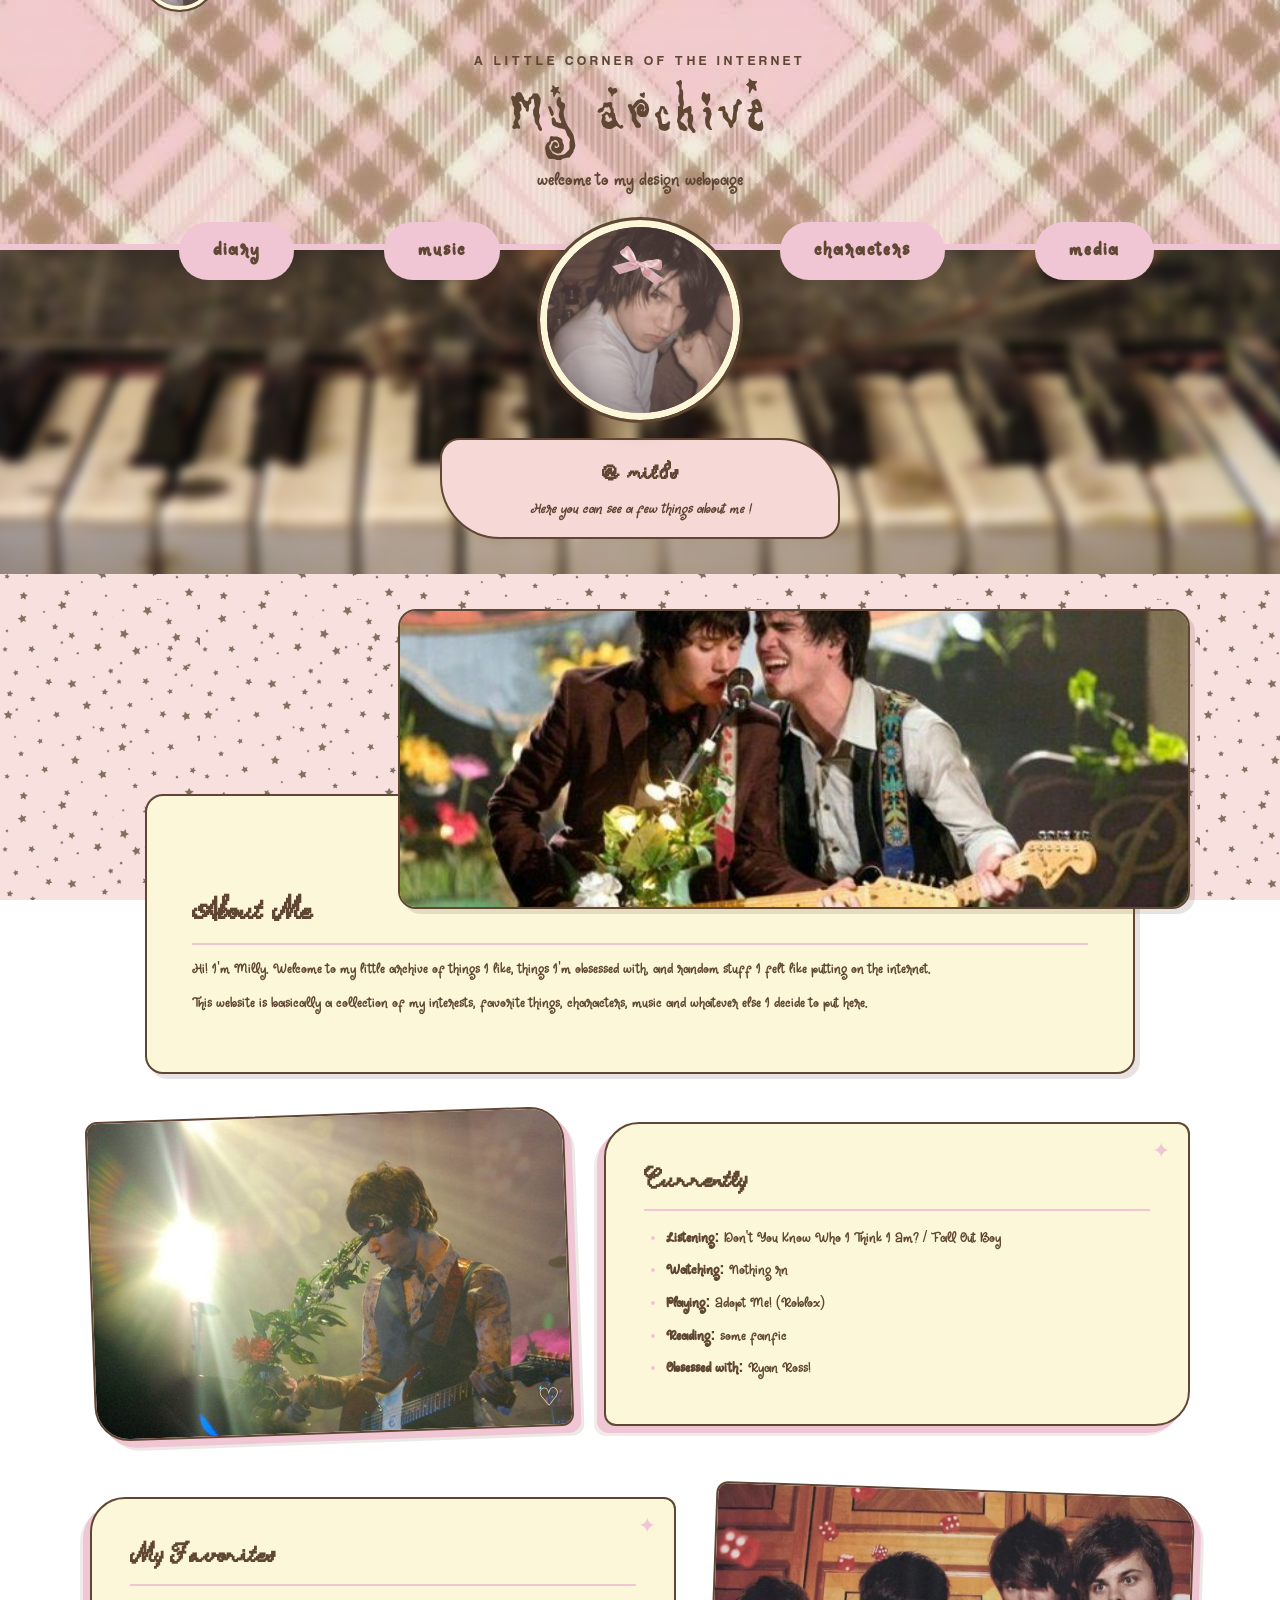
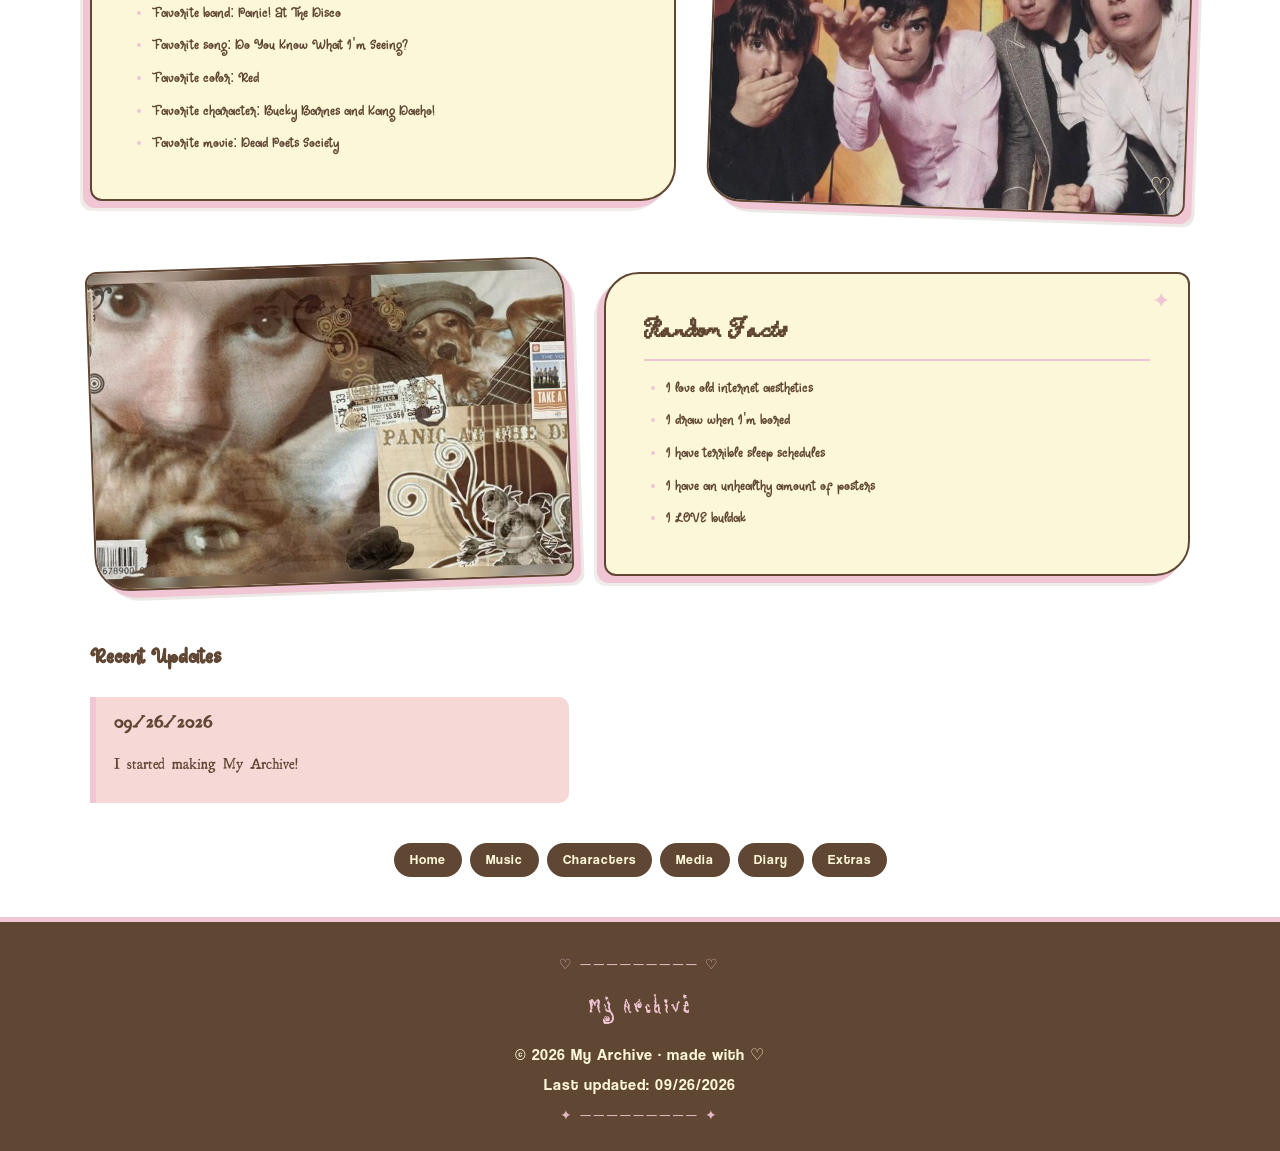
==== index.html @ 439c7ed2 "Initial commit" ====
<!DOCTYPE html>
<html lang="en">
<head>
    <meta charset="UTF-8">
    <meta name="viewport" content="width=device-width, initial-scale=1.0">
    <link rel="stylesheet" href="css/estilos.css">
    <title>My Archive</title>
</head>


<body>

    <nav class="scroll-nav" id="scrollNav">

        <div class="scroll-profile">
            <div class="scroll-avatar"></div>
            <span>mil8s</span>
        </div>

        <div class="scroll-links">
            <a href="index.html">menu</a>
            <a href="music.html">playlist</a>
            <a href="diary.html">diary</a>
            <a href="characters.html">characters</a>
        </div>

    </nav>

    <!-- HEADER -->
    <header class="profile-header">

        <div class="banner">
            <p class="eyebrow">a little corner of the internet</p>
            <h1>My archive</h1>
            <p>welcome to my design webpage</p>
        </div>

        <div class="profile-area">

            <nav class="side-nav left-nav">
                <a href="diary.html">diary</a>
                <a href="music.html">music</a>
            </nav>

            <div class="profile-center">

                <div class="profile-picture">
                    <img src="img/ryro.jpg" alt="My profile picture">
                </div>

                <div class="profile-bio">
                    <h2> @ mil8s </h2>
                    <p>
                       Here you can see a few things about me !
                    </p>
                </div>

            </div>

            <nav class="side-nav right-nav">
                <a href="characters.html"> characters</a>
                <a href="media.html"> media </a>
            </nav>

        </div>

    </header>


  <!-- MAIN CONTENT -->
<main>

    <!-- ABOUT ME -->
 <section class="about-banner">

    <div class="about-image">
        <img src="img/ryden.jpeg" alt="Ryden">
    </div>

    <div class="about-text">
        <h2>About Me</h2>

        <p>
            Hi! I'm Milly.
            Welcome to my little archive of things I like,
            things I'm obsessed with, and random stuff I felt
            like putting on the internet.
        </p>

        <p>
            This website is basically a collection of my
            interests, favorite things, characters, music
            and whatever else I decide to put here.
        </p>
    </div>

</section>


    <!-- CURRENTLY -->
    <div class="content-row">

        <div class="content-image">
            <img src="img/ryro2.jpg" alt="Currently">
        </div>

        <section class="content-card">
            <h2>Currently</h2>

            <ul>
                <li><strong>Listening:</strong> Don't You Know Who I Think I Am? / Fall Out Boy</li>
                <li><strong>Watching:</strong> Nothing rn</li>
                <li><strong>Playing:</strong> Adopt Me! (Roblox)</li>
                <li><strong>Reading:</strong> some fanfic</li>
                <li><strong>Obsessed with:</strong> Ryan Ross!</li>
            </ul>
        </section>

    </div>


    <!-- FAVORITES -->
    <div class="content-row reverse">

        <section class="content-card">
            <h2>My Favorites</h2>

            <ul>
                <li>Favorite band: Panic! At The Disco</li>
                <li>Favorite song: Do You Know What I'm Seeing?</li>
                <li>Favorite color: Red</li>
                <li>Favorite character: Bucky Barnes and Kang Daeho!</li>
                <li>Favorite movie: Dead Poets Society</li>
            </ul>
        </section>

        <div class="content-image">
            <img src="img/panic1.jpg" alt="Favorites">
        </div>

    </div>


    <!-- RANDOM FACTS -->
    <div class="content-row">

        <div class="content-image">
            <img src="img/ryrobg.jpg" alt="Random facts">
        </div>

        <section class="content-card">
            <h2>Random Facts</h2>

            <ul>
                <li> I love old internet aesthetics </li>
                <li> I draw when I'm bored </li>
                <li> I have terrible sleep schedules </li>
                <li> I have an unhealthy amount of posters </li>
                <li> I LOVE buldak</li>
            </ul>
        </section>

            <!-- RECENT UPDATES -->
            <section class="card-updates">
                <h2>Recent Updates</h2>

                <article>
                    <h3>09/26/2026</h3>
                    <p>
                        I started making My Archive!
                    </p>
                </article>
            </section>

        </div>


        
    </main>

    <!-- MAIN NAV STRIP -->
    <nav class="main-nav">
        <a href="index.html">Home</a>
        <a href="music.html">Music</a>
        <a href="characters.html">Characters</a>
        <a href="media.html">Media</a>
        <a href="diary.html">Diary</a>
        <a href="extras.html">Extras</a>
    </nav>

<!-- FOOTER -->
<footer>
    <div class="footer-decoration">♡ ───────── ♡</div>
    <p class="footer-title">My Archive</p>
    <p>© 2026 My Archive · made with ♡</p>
    <p>Last updated: 09/26/2026</p>
    <div class="footer-decoration">✦ ───────── ✦</div>
</footer>

<script>
    const scrollNav = document.getElementById("scrollNav");

    window.addEventListener("scroll", () => {

        if (window.scrollY > 250) {
            scrollNav.classList.add("show");
        } else {
            scrollNav.classList.remove("show");
        }

    });
</script>

</body>
</html>

</body>
</html>
---- css/estilos.css ----
/* ---------- FONTS ---------- */

@font-face {
    font-family: "Pretty On The Inside";
    src: url("../fonts/poti.ttf");
}

@font-face {
    font-family: "Hillos";
    src: url("../fonts/Hillos.otf");
}

@font-face {
    font-family: "Cavalhatriz";
    src: url("../fonts/Cavalhatriz.ttf");
}

@font-face {
    font-family: "Coolvetica";
    src: url("../fonts/Coolvetica.otf");
}

@font-face {
    font-family: "Essays 1743";
    src: url("../fonts/Essays1743.ttf");
}


/* ---------- GENERAL ---------- */

* {
    box-sizing: border-box;
}

body {
    margin: 0;
    padding: 0;

    background-color: #ffffff;
    color: #604734;

    font-family: "Hillos", Arial, Helvetica, sans-serif;
    line-height: 1.6;

    position: relative;
}

body::before {
    content: "";
    position: fixed;
    inset: 0;

    background-image: url(../img/bgpink.png);
    background-size: 200px auto;
    background-repeat: repeat;

    opacity: 78%;

    z-index: -1;
}

a {
    color: inherit;
}

img {
    display: block;
    max-width: 100%;
}


/* ---------- HEADER ---------- */

.profile-header {
    width: 100%;
    position: relative;

    padding-bottom: 35px;

    overflow: hidden;
}

/* ---------- FONDO DEL HEADER ---------- */

.profile-header::before {
    content: "";
    position: absolute;
    inset: 0;
    background-image: url(../img/piano.jpg);
    background-size: cover;
    background-position: center;
    background-repeat: no-repeat;
    filter: blur(5px);
    transform: scale(1.05);
    z-index: 0;
}

/* ---------- CONTENIDO ---------- */

.profile-header > * {
    position: relative;
    z-index: 1;
}


.banner {
    height: 250px;
    background-image: url(../img/banner.jpeg);
    display: flex;
    flex-direction: column;
    justify-content: center;
    align-items: center;
    text-align: center;
    border-bottom: 6px solid #F0C5D4;
}


/* texto pequeño de arriba */
.banner p.eyebrow {
    margin: 0px 0px 8px 0px;
    color: #604734;
    font-family: "Coolvetica", sans-serif;
    font-size: 0.85rem;
    letter-spacing: 4px;
    text-transform: uppercase;
}


/* MY ARCHIVE */
.banner h1 {
    margin: 0px 0px 9px 0px;
    color: #604734;
    font-family: "Pretty On The Inside";
    font-size: 87px;
    font-weight: normal;
    line-height: 1;
    letter-spacing: 5px;
}

.banner p {
    margin: 2px 0 0;
    color: #604734;
    font-family: "Hillos", sans-serif;
    font-size: 20px;
    line-height: 0.9;
}


/* ---------- PROFILE AREA ---------- */

.profile-area {
    width: 90%;
    max-width: 1100px;
    margin: -30px auto 0;
    display: flex;
    align-items: flex-start;
    justify-content: center;
    gap: 25px;
}


/* ---------- CENTER ---------- */

.profile-center {
    width: 230px;
    display: flex;
    flex-direction: column;
    align-items: center;
    flex-shrink: 0;
    
}


/* ---------- PROFILE PICTURE ---------- */

.profile-picture {
    width: 200px;
    height: 200px;
    border-radius: 50%;
    background-image: url("../img/ryro.jpg");
    background-size: cover;
    background-position: center;
    border: 7px solid #FCF7D9;
    outline: 3px solid #604734;
    overflow: hidden;
    position: relative;
    z-index: 2;
    box-shadow: 0 8px 20px rgba(96, 71, 52, 0.25);
}

.profile-picture img {
    width: 100%;
    height: 100%;

    object-fit: cover;

    display: block;
}


/* ---------- BIO ---------- */

.profile-bio {
    width: 400px;
    margin-top: 18px;
    padding: 14px;
    background-color: #F6D8D6;
    border: 2px solid #604734;
    border-radius: 20px 60px;
    text-align: center;
}

.profile-bio h2 {
    margin: 0 0 5px;
    color: #604734;
    font-family: "Cavalhatriz", serif;
    font-size: 1.5rem;
}

.profile-bio p {
    margin: 0;
    font-family: "Hillos", sans-serif;
    font-size: 1rem;
    font-style: italic;
}


/* ---------- SIDE NAV ---------- */

.side-nav {
    
    flex: 1;
    display: flex;
    align-items: center;
    gap: 90px;
    padding-top: 2px;
}

.left-nav {
    justify-content: flex-end;
}

.right-nav {
    justify-content: flex-start;
}

.side-nav a {
    padding: 12px 34px;
    color: #604734;
    background-color: #F0C5D4;
    font-family: "Hillos", sans-serif;
    font-size: 21px;
    font-weight: 700;
    letter-spacing: 2px;
    text-decoration: none;

    border-radius: 30px;

    display: inline-block;
    transition: 0.3s ease;
}

.side-nav a:hover {
    color: #FCF7D9;
    background-color: #604734;
    box-shadow: 5px 5px 0 #503b2a;

    transform: translate(-2px, -2px);
}


/* ---------- MAIN NAV STRIP ---------- */

.main-nav {
    width: 90%;
    max-width: 1000px;
    margin: -20px auto 40px;

    display: flex;
    justify-content: center;
    flex-wrap: wrap;
    gap: 8px;
}

.main-nav a {
    padding: 6px 16px;

    background-color: #604734;
    color: #FCF7D9;

    font-family: "Coolvetica", sans-serif;
    font-size: 0.85rem;
    letter-spacing: 1px;

    text-decoration: none;
    border-radius: 999px;

    transition: 0.2s ease;
}

.main-nav a:hover {
    background-color: #F0C5D4;
    color: #604734;
}


/* ---------- MAIN ---------- */

main {
    width: 92%;
    max-width: 1100px;
    margin: 0 auto 60px;
}


/* ---------- ABOUT ME ---------- */

.about-banner {
    position: relative;
    width: 100%;
    min-height: 500px;
    margin-bottom: 40px;
}


/* ---------- IMAGE CARD ---------- */

.about-image {
    position: absolute;
    top: 35px;       /* baja la imagen */
    right: 0;       /* la pega al lado derecho */
    width: 72%;
    height: 300px;
    background-color: #F6D8D6;
    border: 2px solid #604734;
    border-radius: 18px;
    overflow: hidden;
    box-shadow: 5px 5px 0 rgba(96, 71, 52, 0.15);
    z-index: 2;
}
.about-image img {
    width: 100%;
    height: 100%;
    object-fit: cover;
    display: block;
}


/* ---------- TEXT CARD ---------- */

.about-text {
    position: absolute;
    left: 5%;
    right: 5%;
    top: 220px;
    min-height: 280px;
    padding: 90px 45px 35px;
    background-color: #FCF7D9;
    border: 2px solid #604734;
    border-radius: 18px;
    box-shadow: 5px 5px 0 rgba(96, 71, 52, 0.15);
    z-index: 1;
}


/* ---------- TITLE ---------- */

.about-text h2 {
    margin: 0 0 12px;
    color: #604734;
    font-family: "Cavalhatriz", serif;
    font-size: 2rem;
    border-bottom: 2px solid #F0C5D4;
    padding-bottom: 6px;
}


/* ---------- TEXT ---------- */

.about-text p {
    margin: 8px 0;
}

.about-text h2 {
    margin-top: 0;
    color: #604734;
    font-family: "Cavalhatriz", serif;
    font-size: 2rem;
    border-bottom: 2px solid #F0C5D4;
    padding-bottom: 6px;
}

/* ---------- CONTENT ROWS ---------- */

.content-row {
    display: grid;
    grid-template-columns: 0.9fr 1.1fr;
    gap: 35px;

    margin-bottom: 55px;

    align-items: center;
}


/* ---------- IMAGE CARDS ---------- */

.content-image {
    position: relative;

    height: 320px;

    background-color: #F6D8D6;

    border: 2px solid #604734;
    border-radius: 12px 35px 12px 35px;

    overflow: hidden;

    box-shadow:
        7px 7px 0 #F0C5D4,
        10px 10px 0 rgba(96, 71, 52, 0.12);

    transform: rotate(-2deg);

    transition:
        transform 0.3s ease,
        box-shadow 0.3s ease;
}


.content-image img {
    width: 100%;
    height: 100%;

    object-fit: cover;

    display: block;

    transition: transform 0.4s ease;
}


/* efecto al pasar el mouse */

.content-image:hover {
    transform: rotate(0deg) translateY(-4px);

    box-shadow:
        9px 9px 0 #F0C5D4,
        12px 12px 0 rgba(96, 71, 52, 0.15);
}

.content-image:hover img {
    transform: scale(1.04);
}


/* ---------- SMALL IMAGE DECORATION ---------- */

.content-image::after {
    content: "♡";

    position: absolute;

    right: 12px;
    bottom: 8px;

    color: #FCF7D9;

    font-family: Arial, sans-serif;
    font-size: 25px;

    text-shadow: 1px 1px 0 #604734;
}


/* ---------- TEXT CARDS ---------- */

.content-card {
    position: relative;

    background-color: #FCF7D9;

    border: 2px solid #604734;

    border-radius: 35px 12px 35px 12px;

    padding: 35px 38px;

    box-shadow:
        -7px 7px 0 #F0C5D4,
        -10px 10px 0 rgba(96, 71, 52, 0.10);

    display: flex;
    flex-direction: column;
    justify-content: center;

    min-height: 260px;
}


/* pequeño detalle arriba */

.content-card::before {
    content: "✦";

    position: absolute;

    top: 12px;
    right: 18px;

    color: #F0C5D4;

    font-size: 22px;
}


/* ---------- TITLES ---------- */

.content-card h2 {
    margin: 0 0 15px;

    color: #604734;

    font-family: "Cavalhatriz", serif;

    font-size: 1.9rem;

    border-bottom: 2px solid #F0C5D4;

    padding-bottom: 8px;
}


/* ---------- REVERSE ROWS ---------- */

.content-row.reverse {
    grid-template-columns: 1.1fr 0.9fr;
}


/* imagen del lado derecho */

.content-row.reverse .content-image {
    transform: rotate(2deg);
}

.content-row.reverse .content-image:hover {
    transform: rotate(0deg) translateY(-4px);
}


/* ---------- LISTS ---------- */

.content-card ul {
    padding-left: 22px;
    margin: 0;
}

.content-card li {
    margin-bottom: 7px;
}

.content-card li::marker {
    color: #F0C5D4;
}

.content-card h2 {
    margin-top: 0;
    color: #604734;
    font-family: "Cavalhatriz", serif;
    font-size: 1.7rem;

    border-bottom: 2px solid #F0C5D4;

    padding-bottom: 6px;
}


/* ---------- LISTS ---------- */

ul {
    padding-left: 22px;
    margin: 0;
}
li {
    margin-bottom: 4px;
}
li::marker {
    color: #F0C5D4;
}


/* ---------- RECENT UPDATES ---------- */

article {
    background-color: #F6D8D6;
    border-left: 6px solid #F0C5D4;
    border-radius: 0 10px 10px 0;
    padding: 12px 18px;
}
article h3 {
    margin-top: 0;
    margin-bottom: 6px;

    color: #604734;

    font-family: "Essays 1743", serif;
    font-size: 1.05rem;
}

article p {
    font-family: "Essays 1743", serif;
    font-size: 0.95rem;
}


/* ---------- FOOTER ---------- */

footer {
    background-color: #604734;
    color: #FCF7D9;

    text-align: center;

    padding: 30px 20px 25px;

    border-top: 5px solid #F0C5D4;

    font-family: "Coolvetica", sans-serif;
    letter-spacing: 1px;

    position: relative;
}


/* TÍTULO */

.footer-title {
    margin: 8px 0;

    font-family: "Pretty On The Inside", sans-serif;
    font-size: 2rem;

    color: #F0C5D4;
    letter-spacing: 3px;
}

/* TEXTO */
footer p {
    margin: 5px 0;
}

/* DECORACIONES */
.footer-decoration {
    color: #F0C5D4;

    font-size: 0.9rem;
    letter-spacing: 3px;

    opacity: 0.9;
}

/* ---------- SCROLL NAVBAR ---------- */

.scroll-nav {
    position: fixed;
    top: 12px;
    left: 50%;
    transform: translate(-50%, -150%);
    width: 92%;
    max-width: 1050px;
    height: 62px;
    background-color: #F0C5D4;
    border: 2px solid #604734;
    border-radius: 22px;
    display: flex;
    align-items: center;
    justify-content: space-between;
    padding: 0 25px;
    z-index: 1000;
    /* sombra rosita */
    box-shadow:
        0 5px 0 #FCF7D9,
        0 8px 18px rgba(240, 197, 212, 0.45);

    transition: transform 0.4s ease;
}


/* Cuando aparece */

.scroll-nav.show {
    transform: translate(-50%, 0);
}


/* ---------- PERFIL ---------- */

.scroll-profile {
    display: flex;
    align-items: center;
    gap: 11px;
    color: #604734;
    font-family: "Cavalhatriz", sans-serif;
    font-size: 40px;
    letter-spacing: 1px;
}


/* ---------- FOTO DE PERFIL ---------- */

.scroll-avatar {
    width: 75px;
    height: 75px;
    border-radius: 50%;
    background-image: url(../img/ryro.jpg);
    background-size: cover;
    background-position: center;
    border: 4px solid #FCF7D9;
    outline: 2px solid #604734;
    position: relative;
    top: 22px;
    flex-shrink: 0;
    box-shadow:
        0 4px 8px rgba(96, 71, 52, 0.2),
        0 4px 12px rgba(240, 197, 212, 0.5);
}


/* ---------- LINKS ---------- */

.scroll-links {
    display: flex;
    align-items: center;
    gap: 25px;
}


.scroll-links a {
    position: relative;
    color: #604734;
    font-family: "Hillos", sans-serif;
    font-size: 0.95rem;
    text-decoration: none;
    letter-spacing: 1px;
    padding: 6px 3px;
    transition: 0.2s ease;
}


/* línea rosita debajo */

.scroll-links a::after {
    content: "";
    position: absolute;
    left: 0;
    bottom: 0;
    width: 0;
    height: 3px;
    background-color: #FCF7D9;
    border-radius: 999px;
    transition: width 0.25s ease;
}


.scroll-links a:hover {
    color: #604734;
}


.scroll-links a:hover::after {
    width: 100%;
}

/* =========================================================
   RESPONSIVE
   ========================================================= */


/* ---------- TABLET ---------- */

@media (max-width: 1000px) {

    /* HEADER */

    .banner {
        height: 220px;
        padding: 20px;
    }

    .banner h1 {
        font-size: 68px;
        letter-spacing: 3px;
    }

    .banner p {
        font-size: 18px;
    }


    /* PROFILE */

    .profile-area {
        width: 94%;
        gap: 15px;
    }

    .side-nav {
        gap: 20px;
    }

    .side-nav a {
        padding: 10px 22px;
        font-size: 18px;
    }


    /* ABOUT */

    .about-banner {
        min-height: 520px;
    }

    .about-image {
        width: 75%;
    }

    .about-text {
        left: 3%;
        right: 3%;
        padding: 85px 35px 30px;
    }


    /* CONTENT */

    .content-row {
        gap: 25px;
    }

    .content-image {
        height: 280px;
    }

    .content-card {
        padding: 30px;
    }


    /* SCROLL NAV */

    .scroll-nav {
        width: 94%;
        padding: 0 18px;
    }

    .scroll-profile {
        font-size: 32px;
    }

    .scroll-avatar {
        width: 65px;
        height: 65px;
    }

    .scroll-links {
        gap: 15px;
    }

}


/* =========================================================
   MOBILE
   ========================================================= */

@media (max-width: 700px) {


    /* ---------- HEADER ---------- */

    .profile-header {
        padding-bottom: 25px;
    }

    .banner {
        height: 200px;
        padding: 15px;
    }

    .banner p.eyebrow {
        font-size: 0.7rem;
        letter-spacing: 2px;
        margin-bottom: 5px;
    }

    .banner h1 {
        font-size: clamp(48px, 14vw, 65px);
        letter-spacing: 2px;
        line-height: 0.95;
    }

    .banner p {
        font-size: 16px;
        line-height: 1;
    }


    /* ---------- PROFILE AREA ---------- */

    .profile-area {
        width: 92%;
        margin: -20px auto 0;

        display: flex;
        flex-direction: column;
        align-items: center;

        gap: 15px;
    }


    /* ---------- CENTER ---------- */

    .profile-center {
        width: 100%;
        order: 1;
    }


    /* ---------- PROFILE PICTURE ---------- */

    .profile-picture {
        width: 155px;
        height: 155px;

        border-width: 6px;
    }


    /* ---------- BIO ---------- */

    .profile-bio {
        width: 100%;
        max-width: 400px;

        margin-top: 15px;

        padding: 13px 15px;

        border-radius: 18px 45px;
    }

    .profile-bio h2 {
        font-size: 1.35rem;
    }

    .profile-bio p {
        font-size: 0.95rem;
    }


    /* ---------- SIDE NAV ---------- */

    .side-nav {
        width: 100%;

        display: flex;
        justify-content: center;

        gap: 10px;

        padding: 0;

        order: 2;
    }

    .left-nav,
    .right-nav {
        justify-content: center;
    }

    .side-nav a {
        padding: 9px 18px;

        font-size: 16px;
        letter-spacing: 1px;

        white-space: nowrap;
    }


    /* ---------- MAIN NAV ---------- */

    .main-nav {
        width: 92%;

        margin: 10px auto 30px;

        gap: 6px;
    }

    .main-nav a {
        padding: 6px 12px;

        font-size: 0.78rem;
    }


    /* ---------- MAIN ---------- */

    main {
        width: 92%;
        margin-bottom: 45px;
    }


    /* =====================================================
       ABOUT
       ===================================================== */

    .about-banner {
        width: 100%;

        min-height: auto;

        margin-bottom: 35px;

        display: flex;
        flex-direction: column;
    }


    /* ---------- ABOUT IMAGE ---------- */

    .about-image {
        position: relative;

        top: auto;
        right: auto;

        width: 92%;
        height: 230px;

        margin: 0 0 0 auto;

        z-index: 2;
    }


    /* ---------- ABOUT TEXT ---------- */

    .about-text {
        position: relative;

        left: auto;
        right: auto;
        top: auto;

        width: 96%;

        min-height: auto;

        margin: -30px auto 0;

        padding: 55px 22px 25px;

        z-index: 1;
    }

    .about-text h2 {
        font-size: 1.7rem;
    }

    .about-text p {
        font-size: 0.95rem;
    }


    /* =====================================================
       CONTENT ROWS
       ===================================================== */

    .content-row,
    .content-row.reverse {
        display: flex;

        flex-direction: column;

        gap: 25px;

        margin-bottom: 45px;

        align-items: stretch;
    }


    /* ---------- IMAGES ---------- */

    .content-image,
    .content-row.reverse .content-image {
        width: 94%;
        height: 250px;

        margin: 0 auto;

        transform: rotate(-1.5deg);
    }

    .content-row.reverse .content-image {
        transform: rotate(1.5deg);
    }

    .content-image:hover,
    .content-row.reverse .content-image:hover {
        transform: rotate(0deg) translateY(-3px);
    }


    /* ---------- TEXT CARDS ---------- */

    .content-card {
        width: 100%;

        min-height: auto;

        padding: 27px 23px;

        border-radius: 28px 10px 28px 10px;

        box-shadow:
            -5px 5px 0 #F0C5D4,
            -8px 8px 0 rgba(96, 71, 52, 0.10);
    }


    /* ---------- TITLES ---------- */

    .content-card h2 {
        font-size: 1.55rem;

        margin-bottom: 12px;

        padding-bottom: 6px;
    }


    /* ---------- LISTS ---------- */

    .content-card ul {
        padding-left: 20px;
    }

    .content-card li {
        margin-bottom: 5px;
    }


    /* ---------- RECENT UPDATES ---------- */

    article {
        padding: 11px 15px;
    }

    article h3 {
        font-size: 1rem;
    }

    article p {
        font-size: 0.9rem;
    }


    /* =====================================================
       FOOTER
       ===================================================== */

    footer {
        padding: 25px 15px 20px;
    }

    .footer-title {
        font-size: 1.7rem;
        letter-spacing: 2px;
    }


 /* =========================================================
   SCROLL NAVBAR — RESPONSIVE
   ========================================================= */

@media (max-width: 1000px) {

    .scroll-nav {
        width: 94%;
        height: 58px;
        padding: 0 18px;
        border-radius: 20px;
    }

    .scroll-profile {
        font-size: 30px;
        gap: 8px;
    }

    .scroll-avatar {
        width: 60px;
        height: 60px;
        top: 18px;
    }

    .scroll-links {
        gap: 15px;
    }

    .scroll-links a {
        font-size: 0.85rem;
        letter-spacing: 0.5px;
    }
}


/* ---------- MOBILE ---------- */

@media (max-width: 700px) {

    .scroll-nav {
        width: calc(100% - 20px);
        height: 54px;

        padding: 0 12px;

        border-radius: 18px;
    }

    .scroll-profile {
        font-size: 22px;
        gap: 7px;
    }

    .scroll-avatar {
        width: 47px;
        height: 47px;

        top: 15px;

        border-width: 3px;
    }

    .scroll-links {
        gap: 10px;
    }

    .scroll-links a {
        font-size: 0.72rem;
        letter-spacing: 0;
        padding: 5px 2px;
    }
}


/* ---------- CELULARES PEQUEÑOS ---------- */

@media (max-width: 430px) {

    .scroll-nav {
        width: calc(100% - 14px);
        height: 50px;

        padding: 0 9px;

        border-radius: 16px;
    }

    .scroll-profile {
        font-size: 19px;
        gap: 5px;
    }

    .scroll-avatar {
        width: 42px;
        height: 42px;

        top: 13px;

        border-width: 2px;
    }

    .scroll-links {
        gap: 7px;
    }

    .scroll-links a {
        font-size: 0.66rem;
        padding: 4px 1px;
    }
}

    /* PROFILE */

    .profile-picture {
        width: 135px;
        height: 135px;
    }

    .profile-bio {
        padding: 12px;
    }

    .profile-bio h2 {
        font-size: 1.2rem;
    }

    .profile-bio p {
        font-size: 0.88rem;
    }


    /* SIDE BUTTONS */

    .side-nav {
        gap: 7px;
    }

    .side-nav a {
        padding: 8px 13px;
        font-size: 14px;
    }


    /* MAIN NAV */

    .main-nav {
        gap: 5px;
    }

    .main-nav a {
        padding: 5px 9px;
        font-size: 0.72rem;
    }


    /* ABOUT */

    .about-image {
        width: 94%;
        height: 200px;
    }

    .about-text {
        width: 98%;

        padding: 50px 17px 22px;
    }

    .about-text h2 {
        font-size: 1.5rem;
    }


    /* CONTENT */

    .content-image,
    .content-row.reverse .content-image {
        width: 92%;
        height: 210px;
    }

    .content-card {
        padding: 23px 18px;
    }

    .content-card h2 {
        font-size: 1.4rem;
    }


    /* SCROLL NAV */

    .scroll-nav {
        height: 50px;
        padding: 0 9px;
    }

    .scroll-profile {
        font-size: 20px;
    }

    .scroll-avatar {
        width: 46px;
        height: 46px;
        top: 14px;
    }

    .scroll-links {
        gap: 7px;
    }

    .scroll-links a {
        font-size: 0.7rem;
    }

}
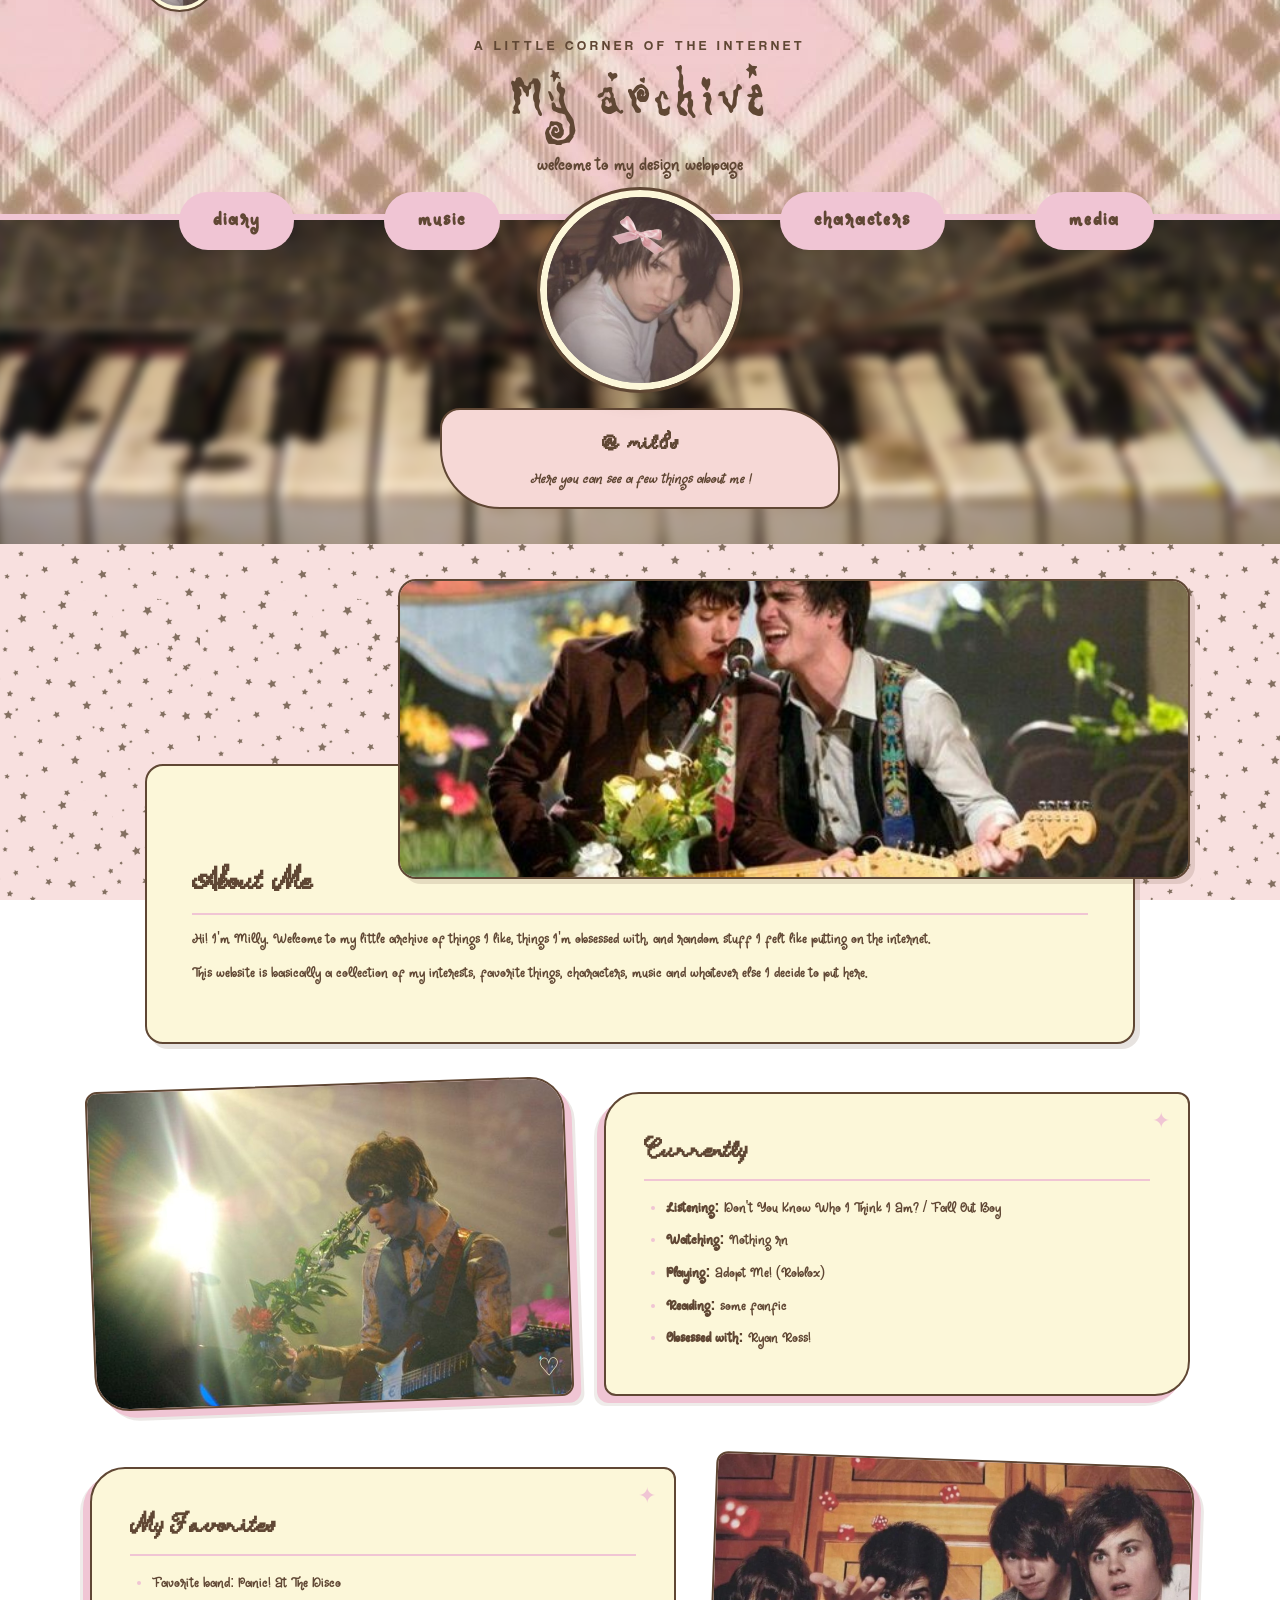
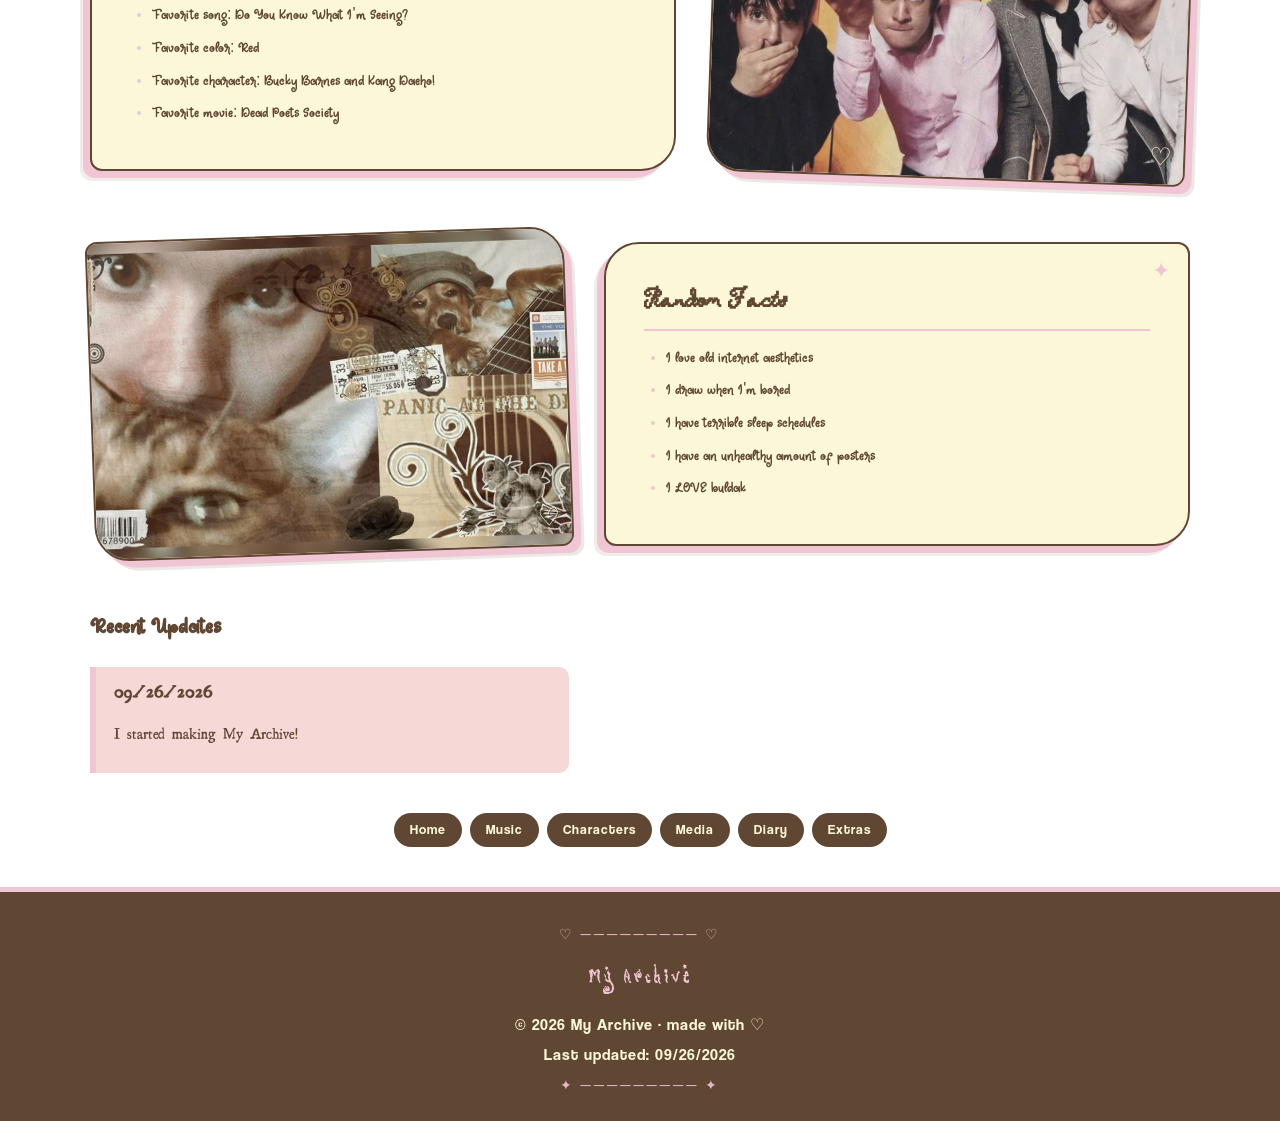
==== commit 5104a42d: "Update index.html" ====
--- a/index.html
+++ b/index.html
@@ -4,7 +4,7 @@
     <meta charset="UTF-8">
     <meta name="viewport" content="width=device-width, initial-scale=1.0">
     <link rel="stylesheet" href="css/estilos.css">
-    <title>My Archive</title>
+    <title>Mil8s Archive</title>
 </head>
 
 
--- a/css/estilos.css
+++ b/css/estilos.css
@@ -104,7 +104,7 @@
 
 
 .banner {
-    height: 250px;
+    height: 220px;
     background-image: url(../img/banner.jpeg);
     display: flex;
     flex-direction: column;
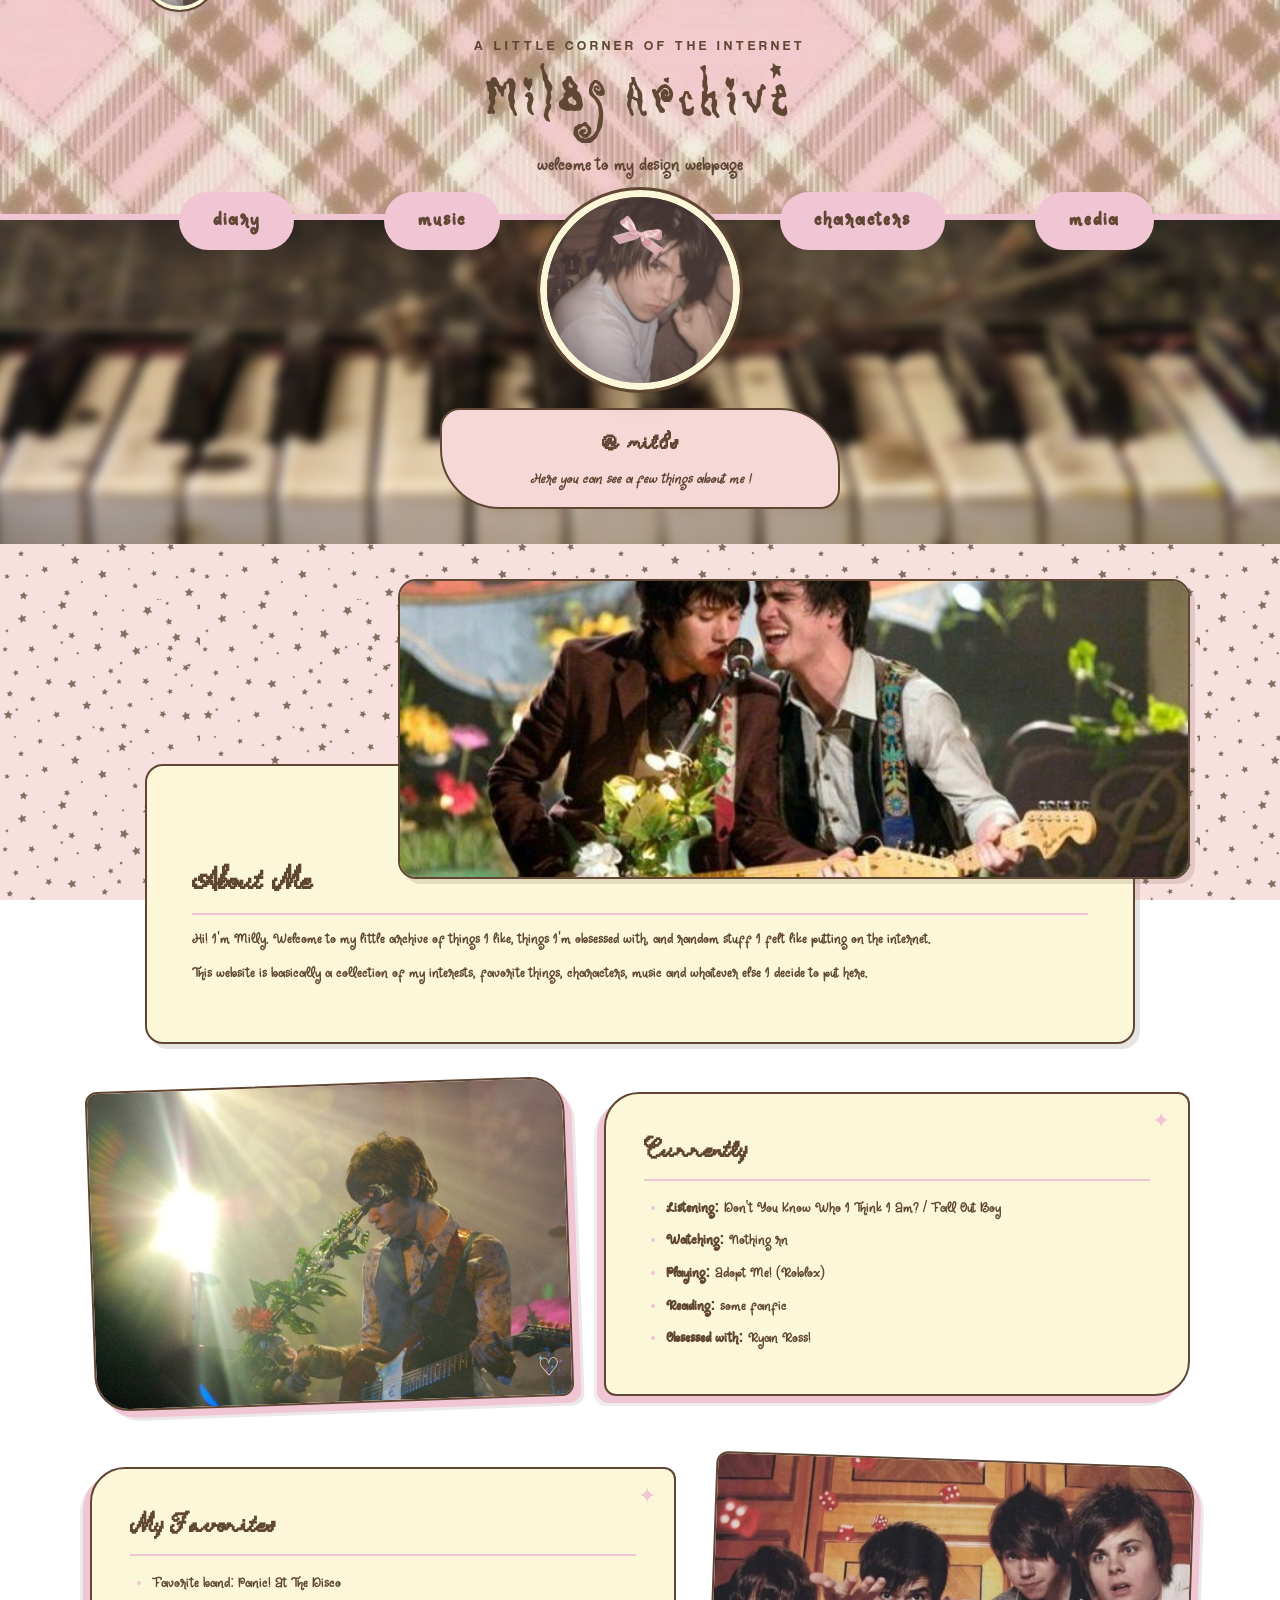
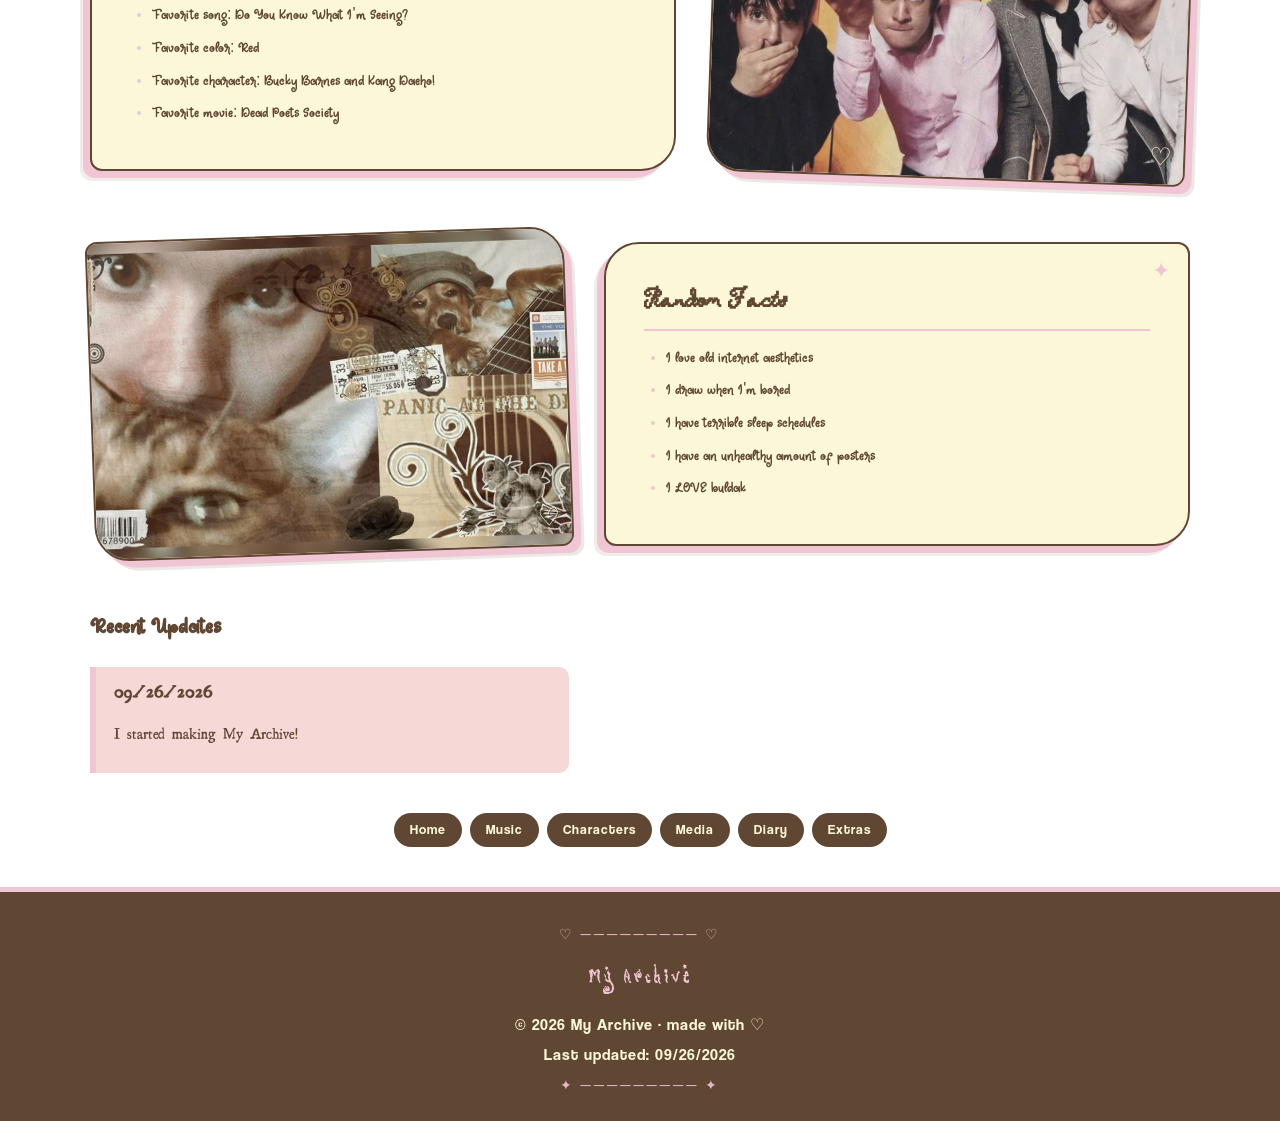
==== commit c7d38a6d: "PRUEBA 3 z" ====
--- a/index.html
+++ b/index.html
@@ -4,7 +4,7 @@
     <meta charset="UTF-8">
     <meta name="viewport" content="width=device-width, initial-scale=1.0">
     <link rel="stylesheet" href="css/estilos.css">
-    <title>Mil8s Archive</title>
+    <title>Mil8s Archives</title>
 </head>
 
 
@@ -31,7 +31,7 @@
 
         <div class="banner">
             <p class="eyebrow">a little corner of the internet</p>
-            <h1>My archive</h1>
+            <h1>Mil8s Archive</h1>
             <p>welcome to my design webpage</p>
         </div>
 
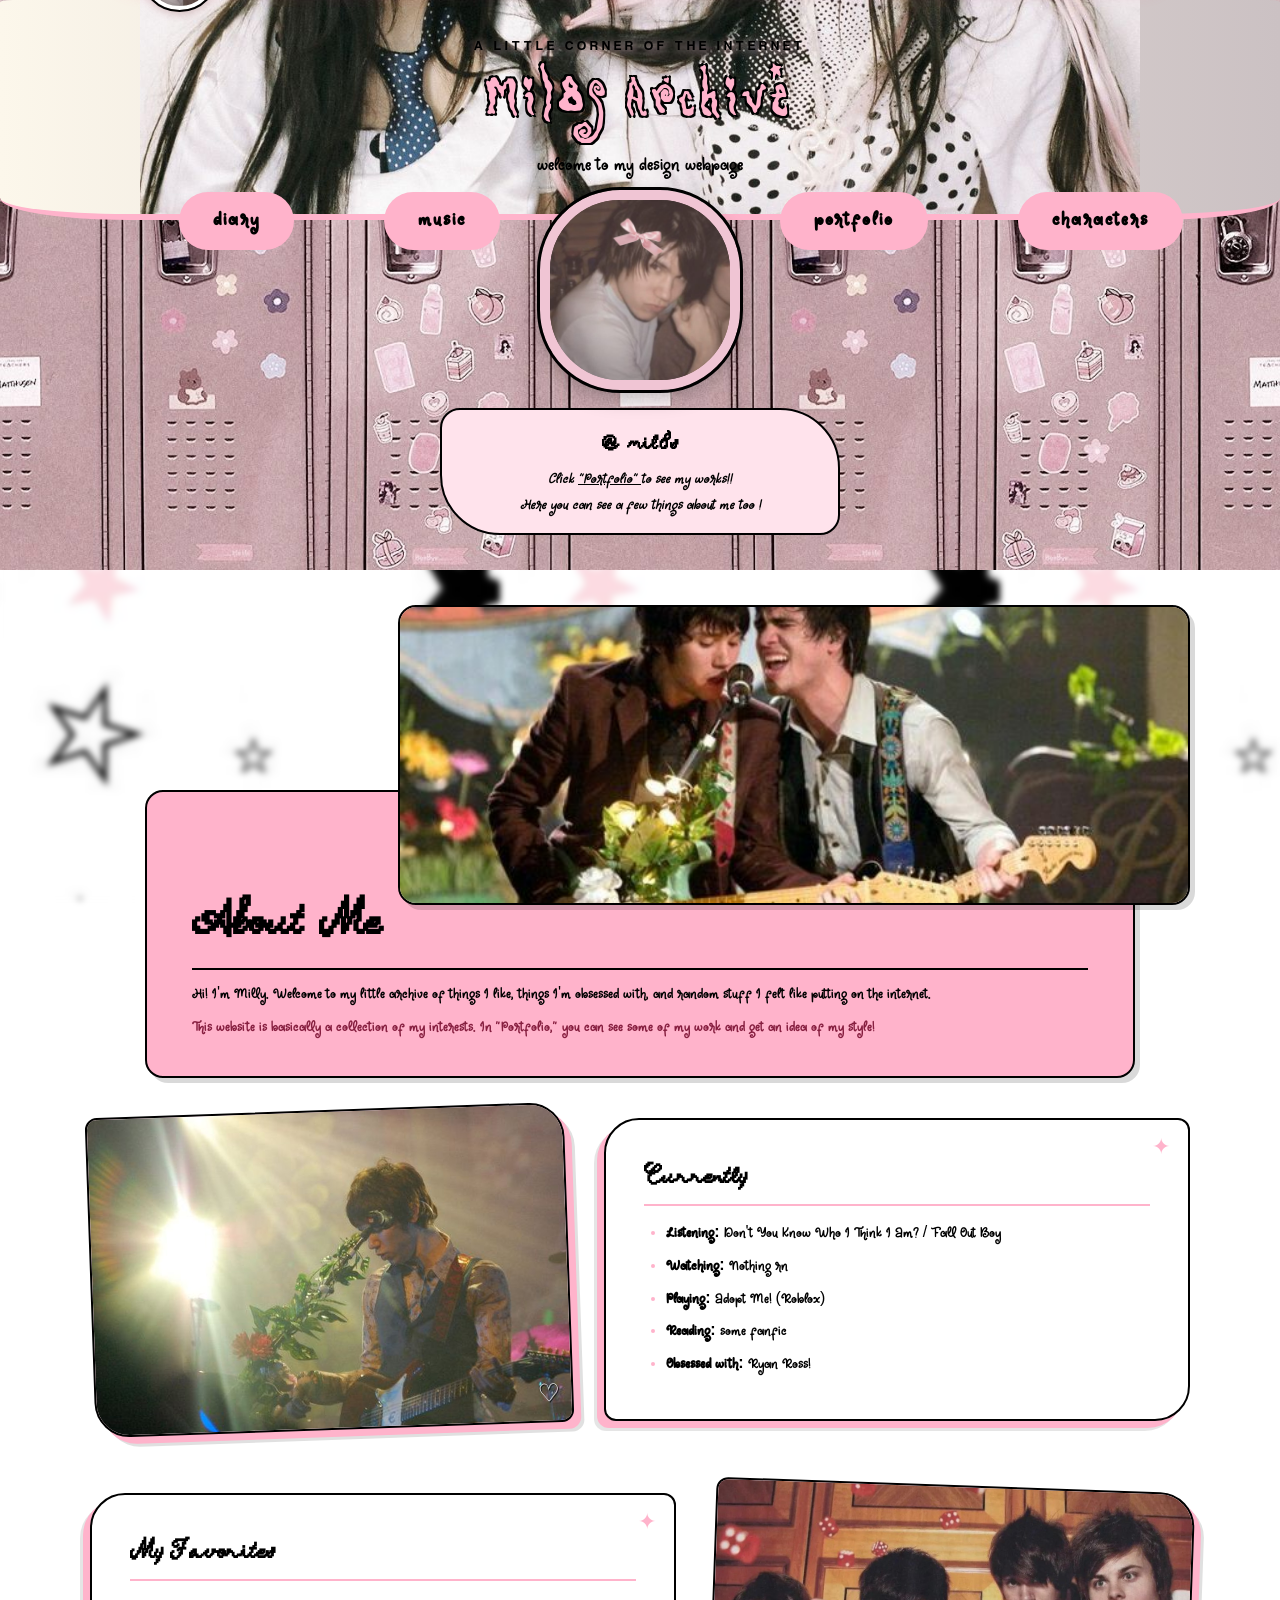
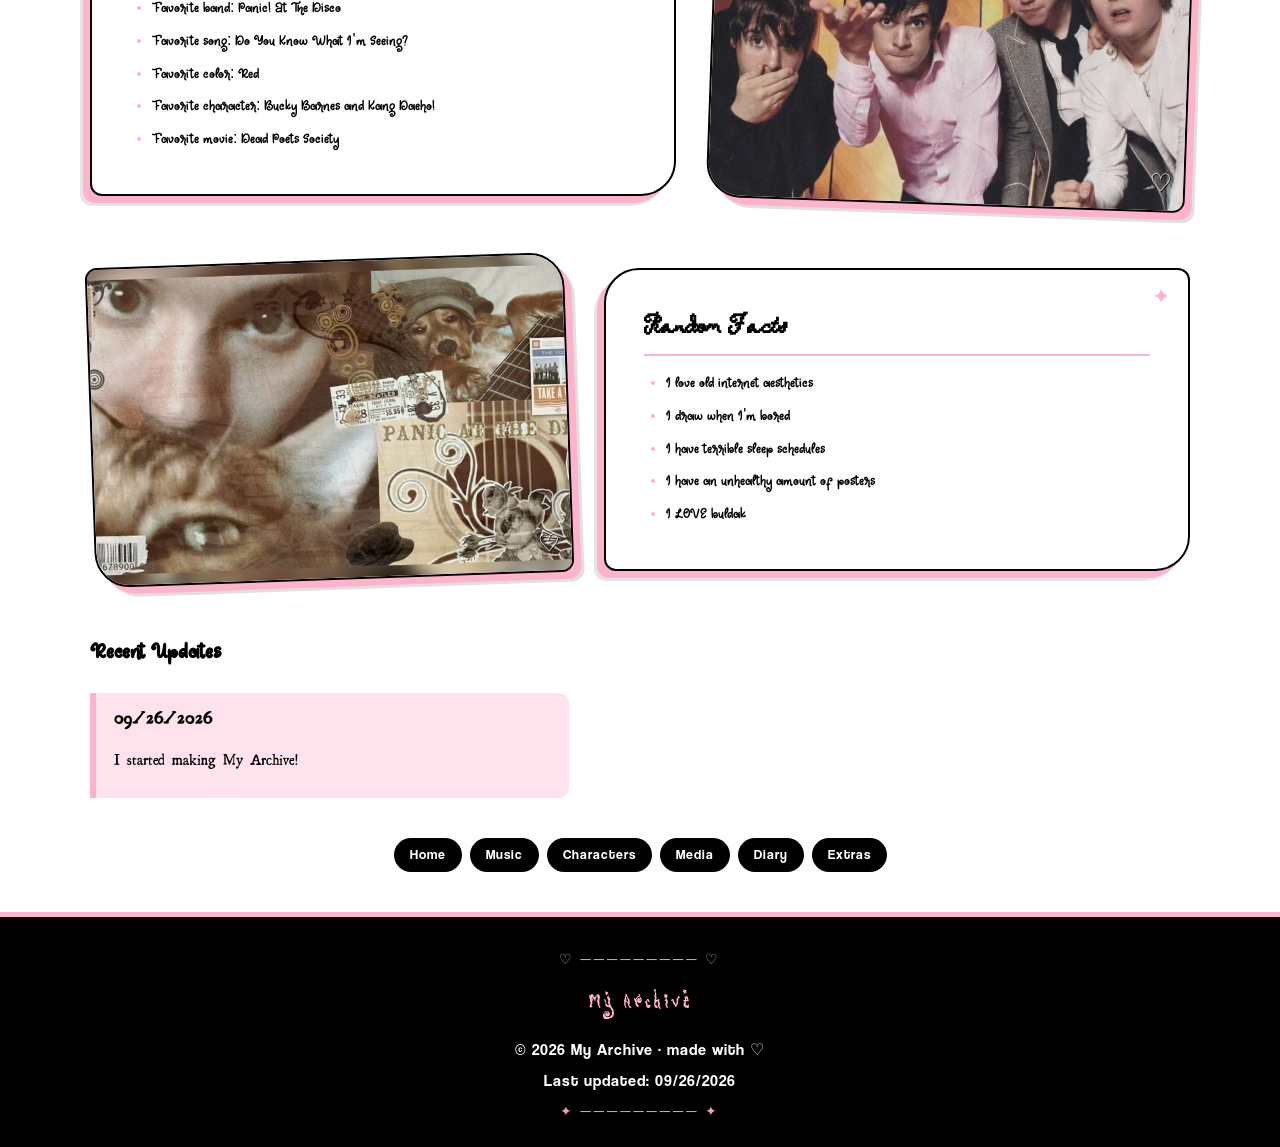
==== commit 4c6a4bab: "CHANGE THEME" ====
--- a/index.html
+++ b/index.html
@@ -19,7 +19,7 @@
 
         <div class="scroll-links">
             <a href="index.html">menu</a>
-            <a href="music.html">playlist</a>
+            <a href="music.html">music</a>
             <a href="diary.html">diary</a>
             <a href="characters.html">characters</a>
         </div>
@@ -51,15 +51,17 @@
                 <div class="profile-bio">
                     <h2> @ mil8s </h2>
                     <p>
-                       Here you can see a few things about me !
+                        Click  <a href="media.html"> "Portfolio" </a> 
+                        to see my works!! <br>  
+                      Here you can see a few things about me too !                        
                     </p>
                 </div>
 
             </div>
 
             <nav class="side-nav right-nav">
+                <a href="media.html"> portfolio </a>
                 <a href="characters.html"> characters</a>
-                <a href="media.html"> media </a>
             </nav>
 
         </div>
@@ -81,17 +83,18 @@
         <h2>About Me</h2>
 
         <p>
-            Hi! I'm Milly.
-            Welcome to my little archive of things I like,
-            things I'm obsessed with, and random stuff I felt
-            like putting on the internet.
+         Hi! I'm Milly.
+         Welcome to my little archive of things I like,
+         things I'm obsessed with, and random stuff I felt
+         like putting on the internet.
         </p>
 
-        <p>
+        <p2>
             This website is basically a collection of my
-            interests, favorite things, characters, music
-            and whatever else I decide to put here.
-        </p>
+            interests. In "Portfolio," you can see some of my work
+            and get an idea of my style!
+        </p2>
+
     </div>
 
 </section>
--- a/css/estilos.css
+++ b/css/estilos.css
@@ -1,3 +1,13 @@
+/* ---------- PALETA BANNER: ROSA / BLANCO / NEGRO ---------- */
+:root {
+    --pink-strong: #FF6092;
+    --pink: #FFB3CB;
+    --pink-light: #FFE3EC;
+    --white: #FFFFFF;
+    --black: #000000;
+    --gray: #B7B7B7;
+}
+
 /* ---------- FONTS ---------- */
 
 @font-face {
@@ -37,7 +47,7 @@
     padding: 0;
 
     background-color: #ffffff;
-    color: #604734;
+    color: #000000;
 
     font-family: "Hillos", Arial, Helvetica, sans-serif;
     line-height: 1.6;
@@ -49,13 +59,9 @@
     content: "";
     position: fixed;
     inset: 0;
-
-    background-image: url(../img/bgpink.png);
-    background-size: 200px auto;
-    background-repeat: repeat;
-
-    opacity: 78%;
-
+    background-image: url(../img/cutestars.jpg);
+    filter: blur(3px);
+    background-size: 500px;
     z-index: -1;
 }
 
@@ -74,9 +80,7 @@
 .profile-header {
     width: 100%;
     position: relative;
-
     padding-bottom: 35px;
-
     overflow: hidden;
 }
 
@@ -86,11 +90,10 @@
     content: "";
     position: absolute;
     inset: 0;
-    background-image: url(../img/piano.jpg);
-    background-size: cover;
+    background-image: url(../img/lockers.jpg);
+    background-size: 600px;
     background-position: center;
-    background-repeat: no-repeat;
-    filter: blur(5px);
+    filter: blur(0px);
     transform: scale(1.05);
     z-index: 0;
 }
@@ -105,22 +108,29 @@
 
 .banner {
     height: 220px;
-    background-image: url(../img/banner.jpeg);
+            border-radius: 1% 1% 10% 10%;
+    background-image:
+        url(../img/gg.jpg),
+        linear-gradient(to right, #fcf7eb, #cbc1c3);
+    background-repeat: no-repeat, no-repeat;
+    background-size: 1000px, cover;
+    background-position: center 25%, center;
     display: flex;
     flex-direction: column;
     justify-content: center;
     align-items: center;
     text-align: center;
-    border-bottom: 6px solid #F0C5D4;
+    border-bottom: 6px solid #FFB3CB;
 }
 
 
 /* texto pequeño de arriba */
 .banner p.eyebrow {
     margin: 0px 0px 8px 0px;
-    color: #604734;
+    color: #000000;
     font-family: "Coolvetica", sans-serif;
     font-size: 0.85rem;
+text-shadow: 2px 2px 9px  #F0C5D4;
     letter-spacing: 4px;
     text-transform: uppercase;
 }
@@ -129,17 +139,22 @@
 /* MY ARCHIVE */
 .banner h1 {
     margin: 0px 0px 9px 0px;
-    color: #604734;
+    color: #FFB3CB;
     font-family: "Pretty On The Inside";
     font-size: 87px;
     font-weight: normal;
     line-height: 1;
     letter-spacing: 5px;
+text-shadow:
+    2px 2px 0 #000000,
+   -2px -2px 0 #000000,
+    2px -2px 0 #000000,
+   -2px 2px 0 #000000;
 }
 
 .banner p {
     margin: 2px 0 0;
-    color: #604734;
+    color: #000000;
     font-family: "Hillos", sans-serif;
     font-size: 20px;
     line-height: 0.9;
@@ -176,16 +191,16 @@
 .profile-picture {
     width: 200px;
     height: 200px;
-    border-radius: 50%;
+    border-radius: 40%;
     background-image: url("../img/ryro.jpg");
     background-size: cover;
     background-position: center;
-    border: 7px solid #FCF7D9;
-    outline: 3px solid #604734;
+    border: 10px solid #F0C5D4;
+    outline: 3px solid #000000;
     overflow: hidden;
     position: relative;
     z-index: 2;
-    box-shadow: 0 8px 20px rgba(96, 71, 52, 0.25);
+    box-shadow: 0 8px 20px rgba(0, 0, 0, 0.25);
 }
 
 .profile-picture img {
@@ -204,15 +219,15 @@
     width: 400px;
     margin-top: 18px;
     padding: 14px;
-    background-color: #F6D8D6;
-    border: 2px solid #604734;
+    background-color: #FFE3EC;
+    border: 2px solid #000000;
     border-radius: 20px 60px;
     text-align: center;
 }
 
 .profile-bio h2 {
     margin: 0 0 5px;
-    color: #604734;
+    color: #000000;
     font-family: "Cavalhatriz", serif;
     font-size: 1.5rem;
 }
@@ -246,8 +261,8 @@
 
 .side-nav a {
     padding: 12px 34px;
-    color: #604734;
-    background-color: #F0C5D4;
+    color: #000000;
+    background-color: #FFB3CB;
     font-family: "Hillos", sans-serif;
     font-size: 21px;
     font-weight: 700;
@@ -261,9 +276,9 @@
 }
 
 .side-nav a:hover {
-    color: #FCF7D9;
-    background-color: #604734;
-    box-shadow: 5px 5px 0 #503b2a;
+    color: #FFB3CB;
+    background-color: #000000;
+    box-shadow: 5px 5px 0 #F0C5D4;
 
     transform: translate(-2px, -2px);
 }
@@ -285,8 +300,8 @@
 .main-nav a {
     padding: 6px 16px;
 
-    background-color: #604734;
-    color: #FCF7D9;
+    background-color: #000000;
+    color: #FFFFFF;
 
     font-family: "Coolvetica", sans-serif;
     font-size: 0.85rem;
@@ -299,8 +314,8 @@
 }
 
 .main-nav a:hover {
-    background-color: #F0C5D4;
-    color: #604734;
+    background-color: #FFB3CB;
+    color: #000000;
 }
 
 
@@ -331,11 +346,11 @@
     right: 0;       /* la pega al lado derecho */
     width: 72%;
     height: 300px;
-    background-color: #F6D8D6;
-    border: 2px solid #604734;
+    background-color: #FFE3EC;
+    border: 2px solid #000000;
     border-radius: 18px;
     overflow: hidden;
-    box-shadow: 5px 5px 0 rgba(96, 71, 52, 0.15);
+    box-shadow: 5px 5px 0 rgba(0, 0, 0, 0.15);
     z-index: 2;
 }
 .about-image img {
@@ -355,10 +370,10 @@
     top: 220px;
     min-height: 280px;
     padding: 90px 45px 35px;
-    background-color: #FCF7D9;
-    border: 2px solid #604734;
+    background-color: #FFB3CB;
+    border: 2px solid #000000;
     border-radius: 18px;
-    box-shadow: 5px 5px 0 rgba(96, 71, 52, 0.15);
+    box-shadow: 5px 5px 0 rgba(0, 0, 0, 0.15);
     z-index: 1;
 }
 
@@ -367,10 +382,10 @@
 
 .about-text h2 {
     margin: 0 0 12px;
-    color: #604734;
+    color: #000000;
     font-family: "Cavalhatriz", serif;
-    font-size: 2rem;
-    border-bottom: 2px solid #F0C5D4;
+    font-size: 50px;
+    border-bottom: 2px solid #FFB3CB;
     padding-bottom: 6px;
 }
 
@@ -383,11 +398,16 @@
 
 .about-text h2 {
     margin-top: 0;
-    color: #604734;
+    color: #000000;
     font-family: "Cavalhatriz", serif;
-    font-size: 2rem;
-    border-bottom: 2px solid #F0C5D4;
+    font-size: 50px;
+    border-bottom: 2px solid #000000;
     padding-bottom: 6px;
+}
+
+.about-text p2 {
+    margin: 8px 0;
+    color: #861e3f;
 }
 
 /* ---------- CONTENT ROWS ---------- */
@@ -410,16 +430,16 @@
 
     height: 320px;
 
-    background-color: #F6D8D6;
-
-    border: 2px solid #604734;
+    background-color: #FFE3EC;
+
+    border: 2px solid #000000;
     border-radius: 12px 35px 12px 35px;
 
     overflow: hidden;
 
     box-shadow:
-        7px 7px 0 #F0C5D4,
-        10px 10px 0 rgba(96, 71, 52, 0.12);
+        7px 7px 0 #FFB3CB,
+        10px 10px 0 rgba(0, 0, 0, 0.12);
 
     transform: rotate(-2deg);
 
@@ -447,8 +467,8 @@
     transform: rotate(0deg) translateY(-4px);
 
     box-shadow:
-        9px 9px 0 #F0C5D4,
-        12px 12px 0 rgba(96, 71, 52, 0.15);
+        9px 9px 0 #FFB3CB,
+        12px 12px 0 rgba(0, 0, 0, 0.15);
 }
 
 .content-image:hover img {
@@ -466,12 +486,12 @@
     right: 12px;
     bottom: 8px;
 
-    color: #FCF7D9;
+    color: #FFFFFF;
 
     font-family: Arial, sans-serif;
     font-size: 25px;
 
-    text-shadow: 1px 1px 0 #604734;
+    text-shadow: 1px 1px 0 #000000;
 }
 
 
@@ -480,17 +500,17 @@
 .content-card {
     position: relative;
 
-    background-color: #FCF7D9;
-
-    border: 2px solid #604734;
+    background-color: #FFFFFF;
+
+    border: 2px solid #000000;
 
     border-radius: 35px 12px 35px 12px;
 
     padding: 35px 38px;
 
     box-shadow:
-        -7px 7px 0 #F0C5D4,
-        -10px 10px 0 rgba(96, 71, 52, 0.10);
+        -7px 7px 0 #FFB3CB,
+        -10px 10px 0 rgba(0, 0, 0, 0.10);
 
     display: flex;
     flex-direction: column;
@@ -510,7 +530,7 @@
     top: 12px;
     right: 18px;
 
-    color: #F0C5D4;
+    color: #FFB3CB;
 
     font-size: 22px;
 }
@@ -521,13 +541,13 @@
 .content-card h2 {
     margin: 0 0 15px;
 
-    color: #604734;
+    color: #000000;
 
     font-family: "Cavalhatriz", serif;
 
     font-size: 1.9rem;
 
-    border-bottom: 2px solid #F0C5D4;
+    border-bottom: 2px solid #FFB3CB;
 
     padding-bottom: 8px;
 }
@@ -563,16 +583,16 @@
 }
 
 .content-card li::marker {
-    color: #F0C5D4;
+    color: #FFB3CB;
 }
 
 .content-card h2 {
     margin-top: 0;
-    color: #604734;
+    color: #000000;
     font-family: "Cavalhatriz", serif;
     font-size: 1.7rem;
 
-    border-bottom: 2px solid #F0C5D4;
+    border-bottom: 2px solid #FFB3CB;
 
     padding-bottom: 6px;
 }
@@ -588,15 +608,15 @@
     margin-bottom: 4px;
 }
 li::marker {
-    color: #F0C5D4;
+    color: #FFB3CB;
 }
 
 
 /* ---------- RECENT UPDATES ---------- */
 
 article {
-    background-color: #F6D8D6;
-    border-left: 6px solid #F0C5D4;
+    background-color: #FFE3EC;
+    border-left: 6px solid #FFB3CB;
     border-radius: 0 10px 10px 0;
     padding: 12px 18px;
 }
@@ -604,7 +624,7 @@
     margin-top: 0;
     margin-bottom: 6px;
 
-    color: #604734;
+    color: #000000;
 
     font-family: "Essays 1743", serif;
     font-size: 1.05rem;
@@ -619,14 +639,14 @@
 /* ---------- FOOTER ---------- */
 
 footer {
-    background-color: #604734;
-    color: #FCF7D9;
+    background-color: #000000;
+    color: #FFFFFF;
 
     text-align: center;
 
     padding: 30px 20px 25px;
 
-    border-top: 5px solid #F0C5D4;
+    border-top: 5px solid #FFB3CB;
 
     font-family: "Coolvetica", sans-serif;
     letter-spacing: 1px;
@@ -643,7 +663,7 @@
     font-family: "Pretty On The Inside", sans-serif;
     font-size: 2rem;
 
-    color: #F0C5D4;
+    color: #FFB3CB;
     letter-spacing: 3px;
 }
 
@@ -654,7 +674,7 @@
 
 /* DECORACIONES */
 .footer-decoration {
-    color: #F0C5D4;
+    color: #FFB3CB;
 
     font-size: 0.9rem;
     letter-spacing: 3px;
@@ -672,8 +692,8 @@
     width: 92%;
     max-width: 1050px;
     height: 62px;
-    background-color: #F0C5D4;
-    border: 2px solid #604734;
+    background-color: #FFB3CB;
+    border: 2px solid #000000;
     border-radius: 22px;
     display: flex;
     align-items: center;
@@ -682,8 +702,8 @@
     z-index: 1000;
     /* sombra rosita */
     box-shadow:
-        0 5px 0 #FCF7D9,
-        0 8px 18px rgba(240, 197, 212, 0.45);
+        0 5px 0 #FFFFFF,
+        0 8px 18px rgba(255, 96, 146, 0.30);
 
     transition: transform 0.4s ease;
 }
@@ -702,7 +722,7 @@
     display: flex;
     align-items: center;
     gap: 11px;
-    color: #604734;
+    color: #000000;
     font-family: "Cavalhatriz", sans-serif;
     font-size: 40px;
     letter-spacing: 1px;
@@ -718,8 +738,8 @@
     background-image: url(../img/ryro.jpg);
     background-size: cover;
     background-position: center;
-    border: 4px solid #FCF7D9;
-    outline: 2px solid #604734;
+    border: 4px solid #FFFFFF;
+    outline: 2px solid #000000;
     position: relative;
     top: 22px;
     flex-shrink: 0;
@@ -740,7 +760,7 @@
 
 .scroll-links a {
     position: relative;
-    color: #604734;
+    color: #000000;
     font-family: "Hillos", sans-serif;
     font-size: 0.95rem;
     text-decoration: none;
@@ -759,14 +779,14 @@
     bottom: 0;
     width: 0;
     height: 3px;
-    background-color: #FCF7D9;
+    background-color: #FFFFFF;
     border-radius: 999px;
     transition: width 0.25s ease;
 }
 
 
 .scroll-links a:hover {
-    color: #604734;
+    color: #000000;
 }
 
 
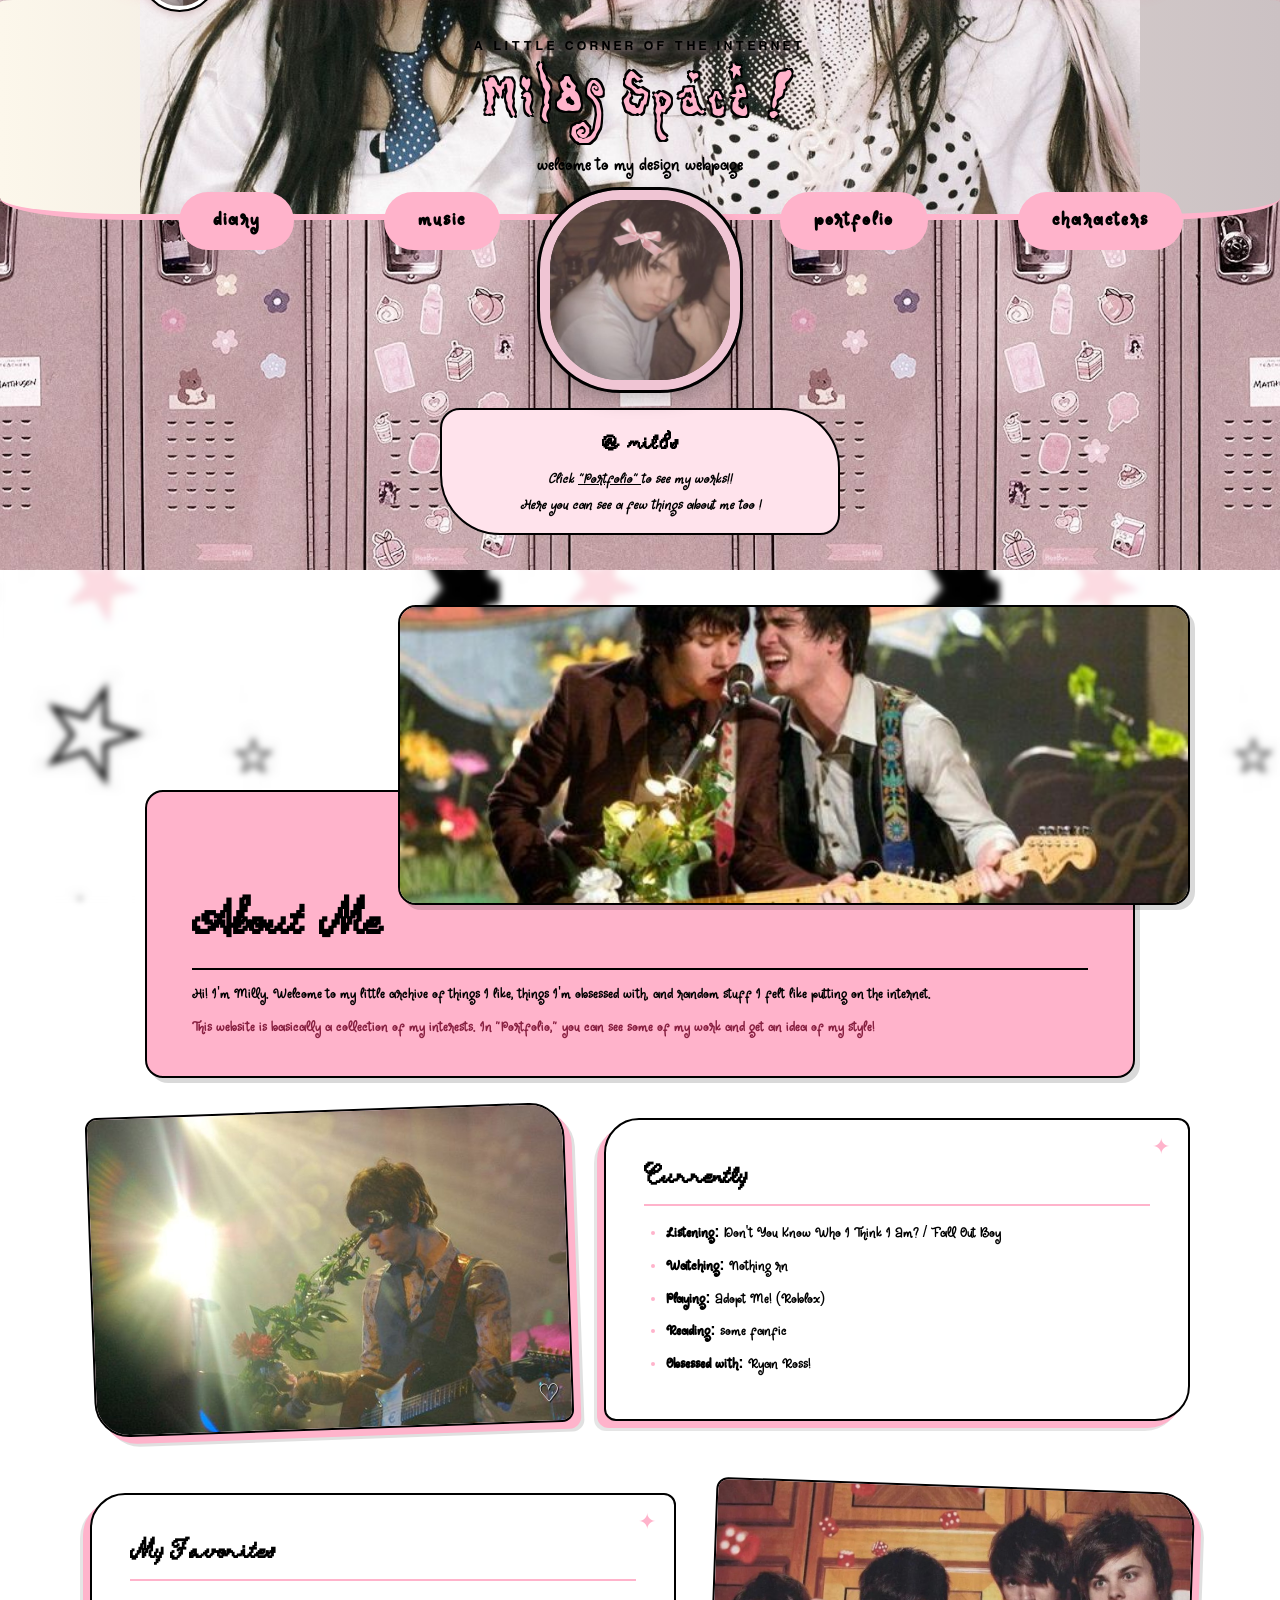
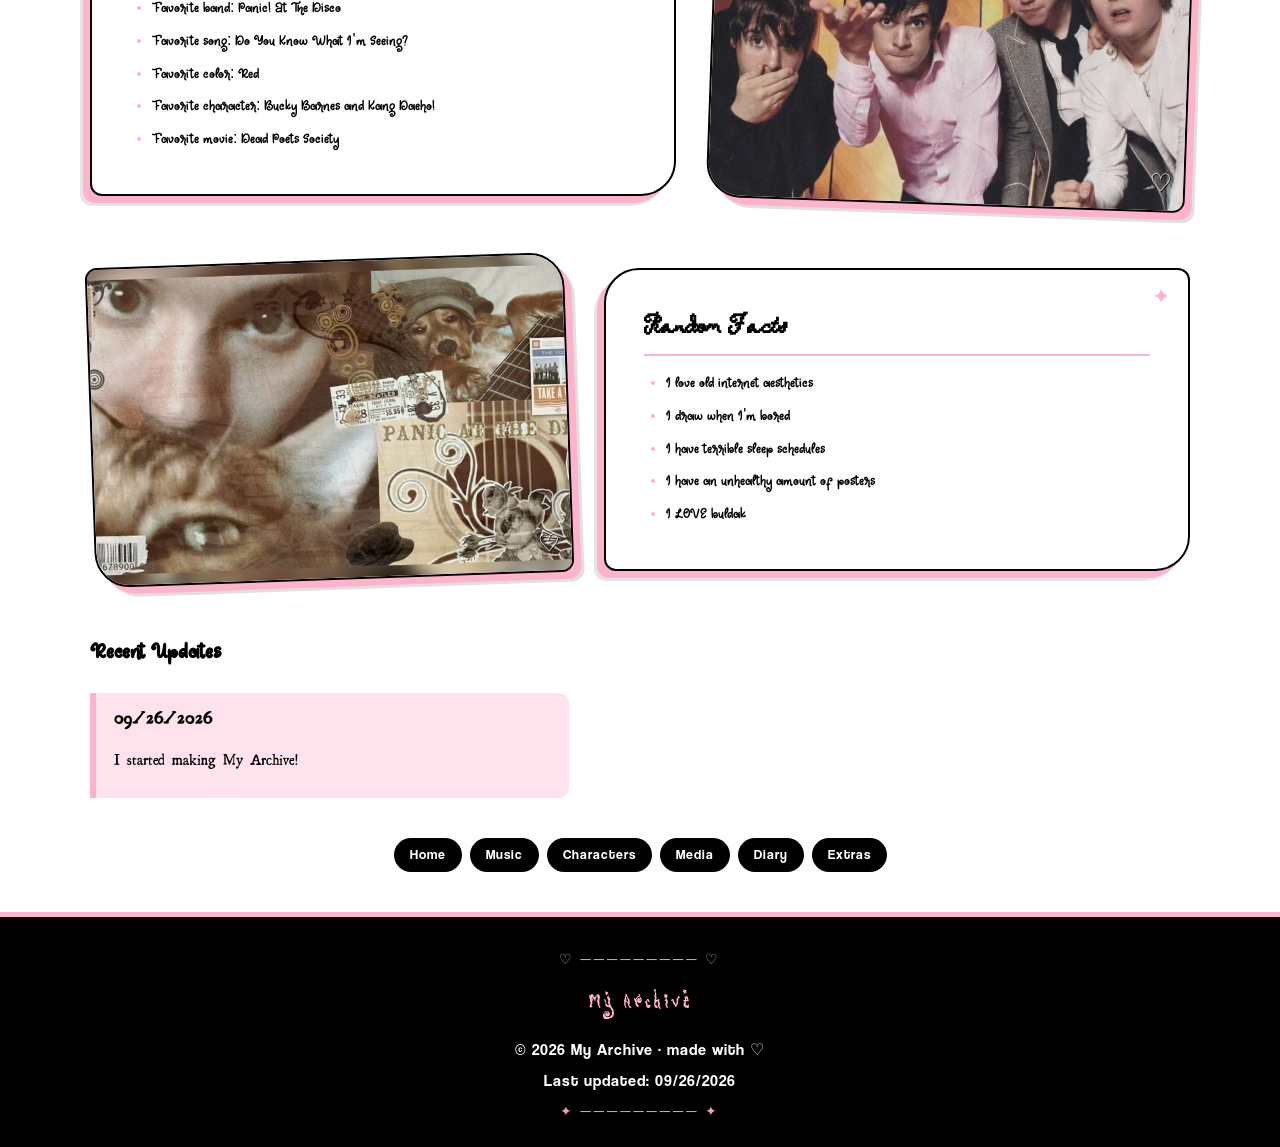
==== commit 37b2793c: "Update index.html" ====
--- a/index.html
+++ b/index.html
@@ -4,7 +4,7 @@
     <meta charset="UTF-8">
     <meta name="viewport" content="width=device-width, initial-scale=1.0">
     <link rel="stylesheet" href="css/estilos.css">
-    <title>Mil8s Archives</title>
+    <title>Mil8s Space</title>
 </head>
 
 
@@ -14,7 +14,7 @@
 
         <div class="scroll-profile">
             <div class="scroll-avatar"></div>
-            <span>mil8s</span>
+            <span>mil8s space</span>
         </div>
 
         <div class="scroll-links">
@@ -31,7 +31,7 @@
 
         <div class="banner">
             <p class="eyebrow">a little corner of the internet</p>
-            <h1>Mil8s Archive</h1>
+            <h1>Mil8s Space ! </h1>
             <p>welcome to my design webpage</p>
         </div>
 
--- a/css/estilos.css
+++ b/css/estilos.css
@@ -793,17 +793,18 @@
 .scroll-links a:hover::after {
     width: 100%;
 }
-
 /* =========================================================
    RESPONSIVE
-   ========================================================= */
-
-
-/* ---------- TABLET ---------- */
+========================================================= */
+
+
+/* =========================================================
+   TABLET
+========================================================= */
 
 @media (max-width: 1000px) {
 
-    /* HEADER */
+    /* ---------- HEADER ---------- */
 
     .banner {
         height: 220px;
@@ -820,7 +821,7 @@
     }
 
 
-    /* PROFILE */
+    /* ---------- PROFILE ---------- */
 
     .profile-area {
         width: 94%;
@@ -837,7 +838,7 @@
     }
 
 
-    /* ABOUT */
+    /* ---------- ABOUT ---------- */
 
     .about-banner {
         min-height: 520px;
@@ -854,7 +855,7 @@
     }
 
 
-    /* CONTENT */
+    /* ---------- CONTENT ---------- */
 
     .content-row {
         gap: 25px;
@@ -869,349 +870,7 @@
     }
 
 
-    /* SCROLL NAV */
-
-    .scroll-nav {
-        width: 94%;
-        padding: 0 18px;
-    }
-
-    .scroll-profile {
-        font-size: 32px;
-    }
-
-    .scroll-avatar {
-        width: 65px;
-        height: 65px;
-    }
-
-    .scroll-links {
-        gap: 15px;
-    }
-
-}
-
-
-/* =========================================================
-   MOBILE
-   ========================================================= */
-
-@media (max-width: 700px) {
-
-
-    /* ---------- HEADER ---------- */
-
-    .profile-header {
-        padding-bottom: 25px;
-    }
-
-    .banner {
-        height: 200px;
-        padding: 15px;
-    }
-
-    .banner p.eyebrow {
-        font-size: 0.7rem;
-        letter-spacing: 2px;
-        margin-bottom: 5px;
-    }
-
-    .banner h1 {
-        font-size: clamp(48px, 14vw, 65px);
-        letter-spacing: 2px;
-        line-height: 0.95;
-    }
-
-    .banner p {
-        font-size: 16px;
-        line-height: 1;
-    }
-
-
-    /* ---------- PROFILE AREA ---------- */
-
-    .profile-area {
-        width: 92%;
-        margin: -20px auto 0;
-
-        display: flex;
-        flex-direction: column;
-        align-items: center;
-
-        gap: 15px;
-    }
-
-
-    /* ---------- CENTER ---------- */
-
-    .profile-center {
-        width: 100%;
-        order: 1;
-    }
-
-
-    /* ---------- PROFILE PICTURE ---------- */
-
-    .profile-picture {
-        width: 155px;
-        height: 155px;
-
-        border-width: 6px;
-    }
-
-
-    /* ---------- BIO ---------- */
-
-    .profile-bio {
-        width: 100%;
-        max-width: 400px;
-
-        margin-top: 15px;
-
-        padding: 13px 15px;
-
-        border-radius: 18px 45px;
-    }
-
-    .profile-bio h2 {
-        font-size: 1.35rem;
-    }
-
-    .profile-bio p {
-        font-size: 0.95rem;
-    }
-
-
-    /* ---------- SIDE NAV ---------- */
-
-    .side-nav {
-        width: 100%;
-
-        display: flex;
-        justify-content: center;
-
-        gap: 10px;
-
-        padding: 0;
-
-        order: 2;
-    }
-
-    .left-nav,
-    .right-nav {
-        justify-content: center;
-    }
-
-    .side-nav a {
-        padding: 9px 18px;
-
-        font-size: 16px;
-        letter-spacing: 1px;
-
-        white-space: nowrap;
-    }
-
-
-    /* ---------- MAIN NAV ---------- */
-
-    .main-nav {
-        width: 92%;
-
-        margin: 10px auto 30px;
-
-        gap: 6px;
-    }
-
-    .main-nav a {
-        padding: 6px 12px;
-
-        font-size: 0.78rem;
-    }
-
-
-    /* ---------- MAIN ---------- */
-
-    main {
-        width: 92%;
-        margin-bottom: 45px;
-    }
-
-
-    /* =====================================================
-       ABOUT
-       ===================================================== */
-
-    .about-banner {
-        width: 100%;
-
-        min-height: auto;
-
-        margin-bottom: 35px;
-
-        display: flex;
-        flex-direction: column;
-    }
-
-
-    /* ---------- ABOUT IMAGE ---------- */
-
-    .about-image {
-        position: relative;
-
-        top: auto;
-        right: auto;
-
-        width: 92%;
-        height: 230px;
-
-        margin: 0 0 0 auto;
-
-        z-index: 2;
-    }
-
-
-    /* ---------- ABOUT TEXT ---------- */
-
-    .about-text {
-        position: relative;
-
-        left: auto;
-        right: auto;
-        top: auto;
-
-        width: 96%;
-
-        min-height: auto;
-
-        margin: -30px auto 0;
-
-        padding: 55px 22px 25px;
-
-        z-index: 1;
-    }
-
-    .about-text h2 {
-        font-size: 1.7rem;
-    }
-
-    .about-text p {
-        font-size: 0.95rem;
-    }
-
-
-    /* =====================================================
-       CONTENT ROWS
-       ===================================================== */
-
-    .content-row,
-    .content-row.reverse {
-        display: flex;
-
-        flex-direction: column;
-
-        gap: 25px;
-
-        margin-bottom: 45px;
-
-        align-items: stretch;
-    }
-
-
-    /* ---------- IMAGES ---------- */
-
-    .content-image,
-    .content-row.reverse .content-image {
-        width: 94%;
-        height: 250px;
-
-        margin: 0 auto;
-
-        transform: rotate(-1.5deg);
-    }
-
-    .content-row.reverse .content-image {
-        transform: rotate(1.5deg);
-    }
-
-    .content-image:hover,
-    .content-row.reverse .content-image:hover {
-        transform: rotate(0deg) translateY(-3px);
-    }
-
-
-    /* ---------- TEXT CARDS ---------- */
-
-    .content-card {
-        width: 100%;
-
-        min-height: auto;
-
-        padding: 27px 23px;
-
-        border-radius: 28px 10px 28px 10px;
-
-        box-shadow:
-            -5px 5px 0 #F0C5D4,
-            -8px 8px 0 rgba(96, 71, 52, 0.10);
-    }
-
-
-    /* ---------- TITLES ---------- */
-
-    .content-card h2 {
-        font-size: 1.55rem;
-
-        margin-bottom: 12px;
-
-        padding-bottom: 6px;
-    }
-
-
-    /* ---------- LISTS ---------- */
-
-    .content-card ul {
-        padding-left: 20px;
-    }
-
-    .content-card li {
-        margin-bottom: 5px;
-    }
-
-
-    /* ---------- RECENT UPDATES ---------- */
-
-    article {
-        padding: 11px 15px;
-    }
-
-    article h3 {
-        font-size: 1rem;
-    }
-
-    article p {
-        font-size: 0.9rem;
-    }
-
-
-    /* =====================================================
-       FOOTER
-       ===================================================== */
-
-    footer {
-        padding: 25px 15px 20px;
-    }
-
-    .footer-title {
-        font-size: 1.7rem;
-        letter-spacing: 2px;
-    }
-
-
- /* =========================================================
-   SCROLL NAVBAR — RESPONSIVE
-   ========================================================= */
-
-@media (max-width: 1000px) {
+    /* ---------- SCROLL NAV ---------- */
 
     .scroll-nav {
         width: 94%;
@@ -1239,15 +898,378 @@
         font-size: 0.85rem;
         letter-spacing: 0.5px;
     }
-}
-
-
-/* ---------- MOBILE ---------- */
+
+}
+
+
+/* =========================================================
+   MOBILE
+========================================================= */
 
 @media (max-width: 700px) {
 
+
+    /* =====================================================
+       HEADER
+    ===================================================== */
+
+    .profile-header {
+        padding-bottom: 25px;
+    }
+
+    .banner {
+        height: 200px;
+        padding: 15px;
+    }
+
+    .banner p.eyebrow {
+        font-size: 0.7rem;
+        letter-spacing: 2px;
+        margin-bottom: 5px;
+    }
+
+    .banner h1 {
+        font-size: clamp(48px, 14vw, 65px);
+        letter-spacing: 2px;
+        line-height: 0.95;
+    }
+
+    .banner p {
+        font-size: 16px;
+        line-height: 1;
+    }
+
+
+    /* =====================================================
+       PROFILE AREA
+    ===================================================== */
+
+    .profile-area {
+        width: 92%;
+        margin: -20px auto 0;
+
+        display: flex;
+        flex-direction: column;
+        align-items: center;
+
+        gap: 15px;
+    }
+
+
+    /* ---------- CENTER ---------- */
+
+    .profile-center {
+        width: 100%;
+        order: 1;
+    }
+
+
+    /* ---------- PROFILE PICTURE ---------- */
+
+    .profile-picture {
+        width: 155px;
+        height: 155px;
+        border-width: 6px;
+    }
+
+
+    /* ---------- BIO ---------- */
+
+    .profile-bio {
+        width: 100%;
+        max-width: 400px;
+
+        margin-top: 15px;
+
+        padding: 13px 15px;
+
+        border-radius: 18px 45px;
+    }
+
+    .profile-bio h2 {
+        font-size: 1.35rem;
+    }
+
+    .profile-bio p {
+        font-size: 0.95rem;
+    }
+
+
+    /* =====================================================
+       SIDE NAV
+    ===================================================== */
+
+    .side-nav {
+        width: 100%;
+
+        display: flex;
+        justify-content: center;
+
+        gap: 10px;
+
+        padding: 0;
+
+        order: 2;
+    }
+
+    .left-nav,
+    .right-nav {
+        justify-content: center;
+    }
+
+    .side-nav a {
+        padding: 9px 18px;
+
+        font-size: 16px;
+        letter-spacing: 1px;
+
+        white-space: nowrap;
+    }
+
+
+    /* =====================================================
+       MAIN NAV
+    ===================================================== */
+
+    .main-nav {
+        width: 92%;
+
+        margin: 10px auto 30px;
+
+        gap: 6px;
+    }
+
+    .main-nav a {
+        padding: 6px 12px;
+
+        font-size: 0.78rem;
+    }
+
+
+    /* =====================================================
+       MAIN
+    ===================================================== */
+
+    main {
+        width: 92%;
+        margin-bottom: 45px;
+    }
+
+
+    /* =====================================================
+       ABOUT
+    ===================================================== */
+
+    .about-banner {
+        width: 100%;
+
+        min-height: auto;
+
+        margin-bottom: 35px;
+
+        display: flex;
+        flex-direction: column;
+    }
+
+
+    /* ---------- ABOUT IMAGE ---------- */
+
+    .about-image {
+        position: relative;
+
+        top: auto;
+        right: auto;
+
+        width: 92%;
+        height: 230px;
+
+        margin: 0 0 0 auto;
+
+        z-index: 2;
+    }
+
+
+    /* ---------- ABOUT TEXT ---------- */
+
+    .about-text {
+        position: relative;
+
+        left: auto;
+        right: auto;
+        top: auto;
+
+        width: 96%;
+
+        min-height: auto;
+
+        margin: -30px auto 0;
+
+        padding: 55px 22px 25px;
+
+        z-index: 1;
+    }
+
+    .about-text h2 {
+        font-size: 1.7rem;
+    }
+
+    .about-text p {
+        font-size: 0.95rem;
+    }
+
+
+    /* =====================================================
+       CONTENT ROWS
+       
+       MOBILE:
+       
+       FOTO
+       INFO
+       
+       FOTO
+       INFO
+       
+       FOTO
+       INFO
+    ===================================================== */
+
+    .content-row,
+    .content-row.reverse {
+
+        display: flex;
+
+        flex-direction: column;
+
+        width: 100%;
+
+        gap: 25px;
+
+        margin-bottom: 45px;
+
+        align-items: stretch;
+    }
+
+
+    /* ---------- IMAGE ALWAYS FIRST ---------- */
+
+    .content-row .content-image {
+
+        order: 1;
+
+        width: 94%;
+        height: 250px;
+
+        margin: 0 auto;
+
+        transform: rotate(-1.5deg);
+    }
+
+
+    /* ---------- REVERSE IMAGE ---------- */
+
+    .content-row.reverse .content-image {
+
+        order: 1;
+
+        transform: rotate(1.5deg);
+    }
+
+
+    /* ---------- IMAGE HOVER ---------- */
+
+    .content-image:hover,
+    .content-row.reverse .content-image:hover {
+
+        transform: rotate(0deg) translateY(-3px);
+    }
+
+
+    /* ---------- TEXT CARD ALWAYS SECOND ---------- */
+
+    .content-row .content-card {
+
+        order: 2;
+
+        width: 100%;
+
+        min-height: auto;
+
+        padding: 27px 23px;
+
+        border-radius: 28px 10px 28px 10px;
+
+        box-shadow:
+            -5px 5px 0 #F0C5D4,
+            -8px 8px 0 rgba(96, 71, 52, 0.10);
+    }
+
+
+    /* =====================================================
+       CONTENT TITLES
+    ===================================================== */
+
+    .content-card h2 {
+
+        font-size: 1.55rem;
+
+        margin-bottom: 12px;
+
+        padding-bottom: 6px;
+    }
+
+
+    /* =====================================================
+       LISTS
+    ===================================================== */
+
+    .content-card ul {
+        padding-left: 20px;
+    }
+
+    .content-card li {
+        margin-bottom: 5px;
+    }
+
+
+    /* =====================================================
+       RECENT UPDATES
+    ===================================================== */
+
+    article {
+        padding: 11px 15px;
+    }
+
+    article h3 {
+        font-size: 1rem;
+    }
+
+    article p {
+        font-size: 0.9rem;
+    }
+
+
+    /* =====================================================
+       FOOTER
+    ===================================================== */
+
+    footer {
+        padding: 25px 15px 20px;
+    }
+
+    .footer-title {
+        font-size: 1.7rem;
+        letter-spacing: 2px;
+    }
+
+
+    /* =====================================================
+       SCROLL NAV
+    ===================================================== */
+
     .scroll-nav {
+
         width: calc(100% - 20px);
+
         height: 54px;
 
         padding: 0 12px;
@@ -1256,11 +1278,14 @@
     }
 
     .scroll-profile {
+
         font-size: 22px;
+
         gap: 7px;
     }
 
     .scroll-avatar {
+
         width: 47px;
         height: 47px;
 
@@ -1274,51 +1299,50 @@
     }
 
     .scroll-links a {
+
         font-size: 0.72rem;
+
         letter-spacing: 0;
+
         padding: 5px 2px;
     }
-}
-
-
-/* ---------- CELULARES PEQUEÑOS ---------- */
+
+}
+
+
+/* =========================================================
+   SMALL PHONES
+========================================================= */
 
 @media (max-width: 430px) {
 
-    .scroll-nav {
-        width: calc(100% - 14px);
-        height: 50px;
-
-        padding: 0 9px;
-
-        border-radius: 16px;
-    }
-
-    .scroll-profile {
-        font-size: 19px;
-        gap: 5px;
-    }
-
-    .scroll-avatar {
-        width: 42px;
-        height: 42px;
-
-        top: 13px;
-
-        border-width: 2px;
-    }
-
-    .scroll-links {
-        gap: 7px;
-    }
-
-    .scroll-links a {
-        font-size: 0.66rem;
-        padding: 4px 1px;
-    }
-}
-
-    /* PROFILE */
+
+    /* ---------- HEADER ---------- */
+
+    .banner {
+        height: 190px;
+    }
+
+    .banner h1 {
+
+        font-size: 50px;
+
+        letter-spacing: 1px;
+    }
+
+    .banner p.eyebrow {
+
+        font-size: 0.62rem;
+
+        letter-spacing: 1.5px;
+    }
+
+    .banner p {
+        font-size: 14px;
+    }
+
+
+    /* ---------- PROFILE ---------- */
 
     .profile-picture {
         width: 135px;
@@ -1338,7 +1362,7 @@
     }
 
 
-    /* SIDE BUTTONS */
+    /* ---------- SIDE BUTTONS ---------- */
 
     .side-nav {
         gap: 7px;
@@ -1350,7 +1374,7 @@
     }
 
 
-    /* MAIN NAV */
+    /* ---------- MAIN NAV ---------- */
 
     .main-nav {
         gap: 5px;
@@ -1362,7 +1386,7 @@
     }
 
 
-    /* ABOUT */
+    /* ---------- ABOUT ---------- */
 
     .about-image {
         width: 94%;
@@ -1380,11 +1404,15 @@
     }
 
 
-    /* CONTENT */
+    /* =====================================================
+       CONTENT
+    ===================================================== */
 
     .content-image,
     .content-row.reverse .content-image {
+
         width: 92%;
+
         height: 210px;
     }
 
@@ -1397,21 +1425,34 @@
     }
 
 
-    /* SCROLL NAV */
+    /* ---------- SCROLL NAV ---------- */
 
     .scroll-nav {
+
+        width: calc(100% - 14px);
+
         height: 50px;
+
         padding: 0 9px;
+
+        border-radius: 16px;
     }
 
     .scroll-profile {
+
         font-size: 20px;
+
+        gap: 5px;
     }
 
     .scroll-avatar {
+
         width: 46px;
         height: 46px;
+
         top: 14px;
+
+        border-width: 2px;
     }
 
     .scroll-links {
@@ -1419,7 +1460,10 @@
     }
 
     .scroll-links a {
+
         font-size: 0.7rem;
+
+        padding: 4px 1px;
     }
 
 }
